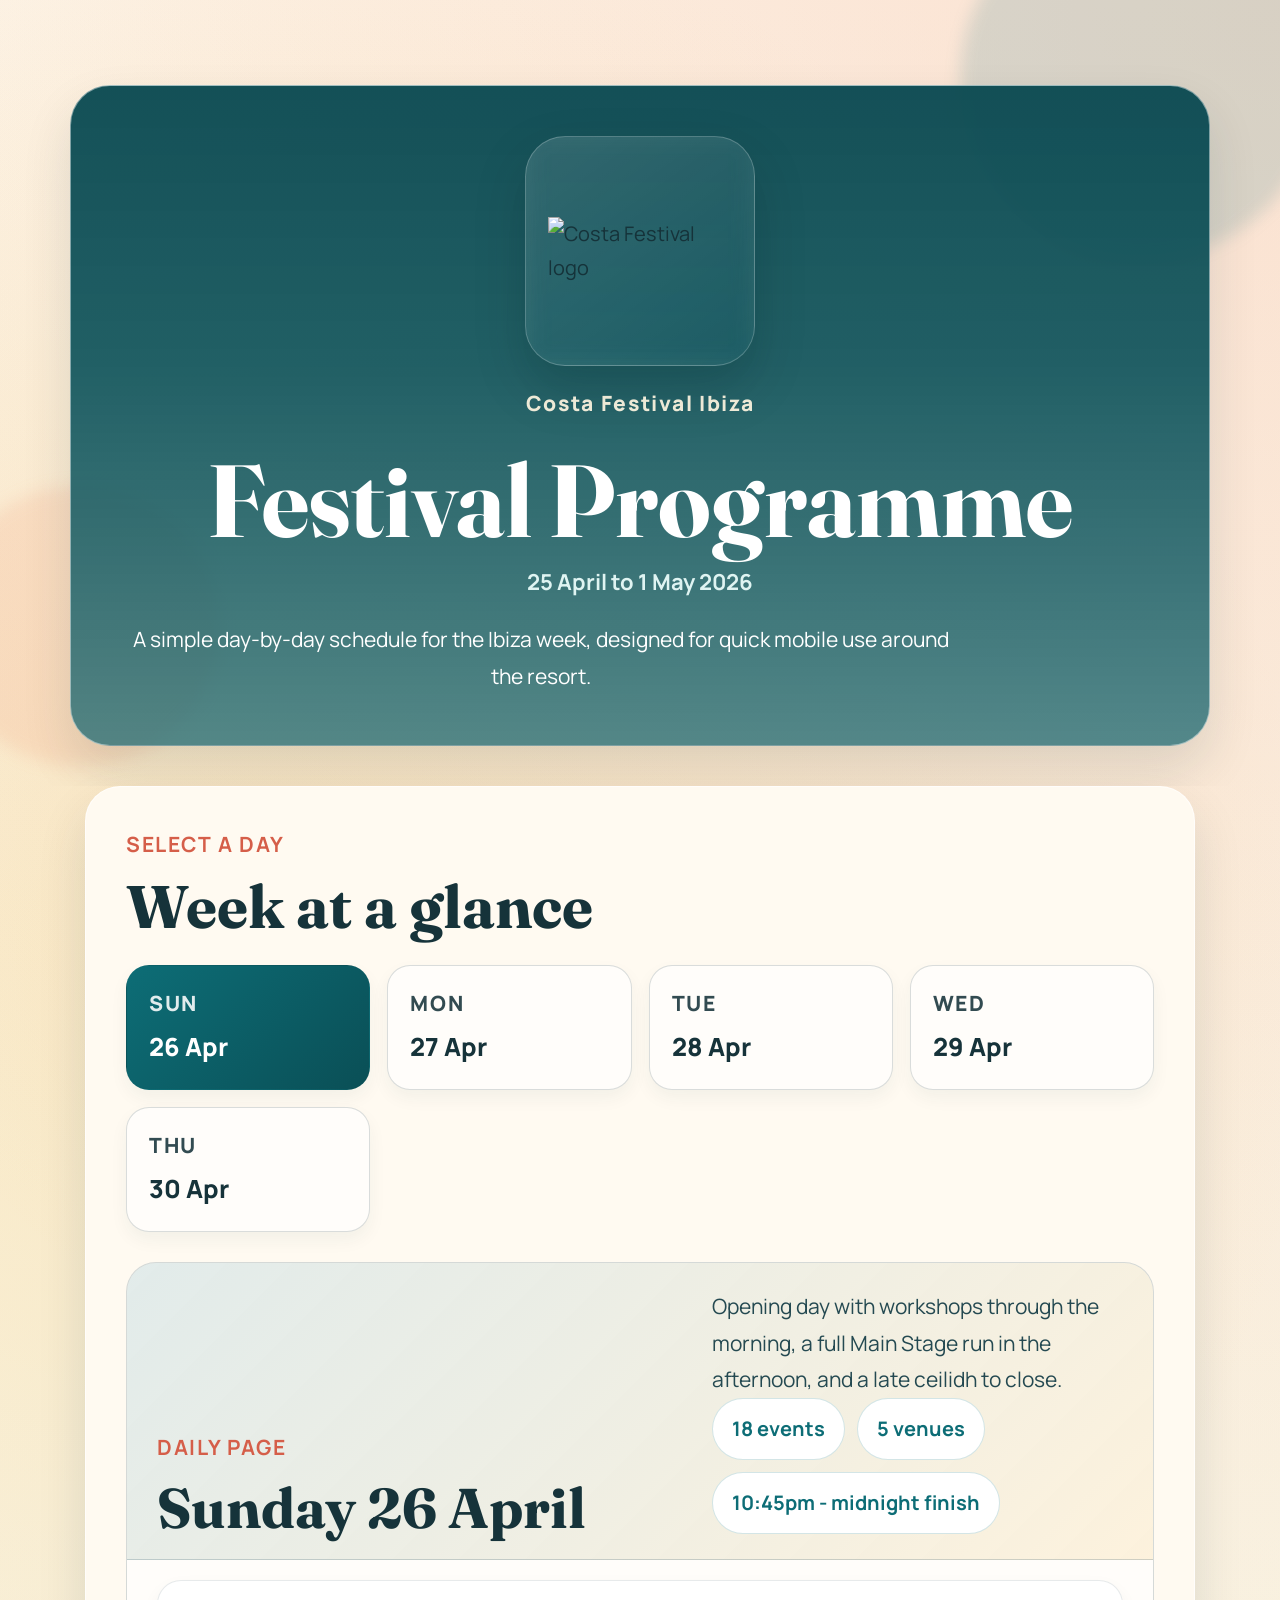
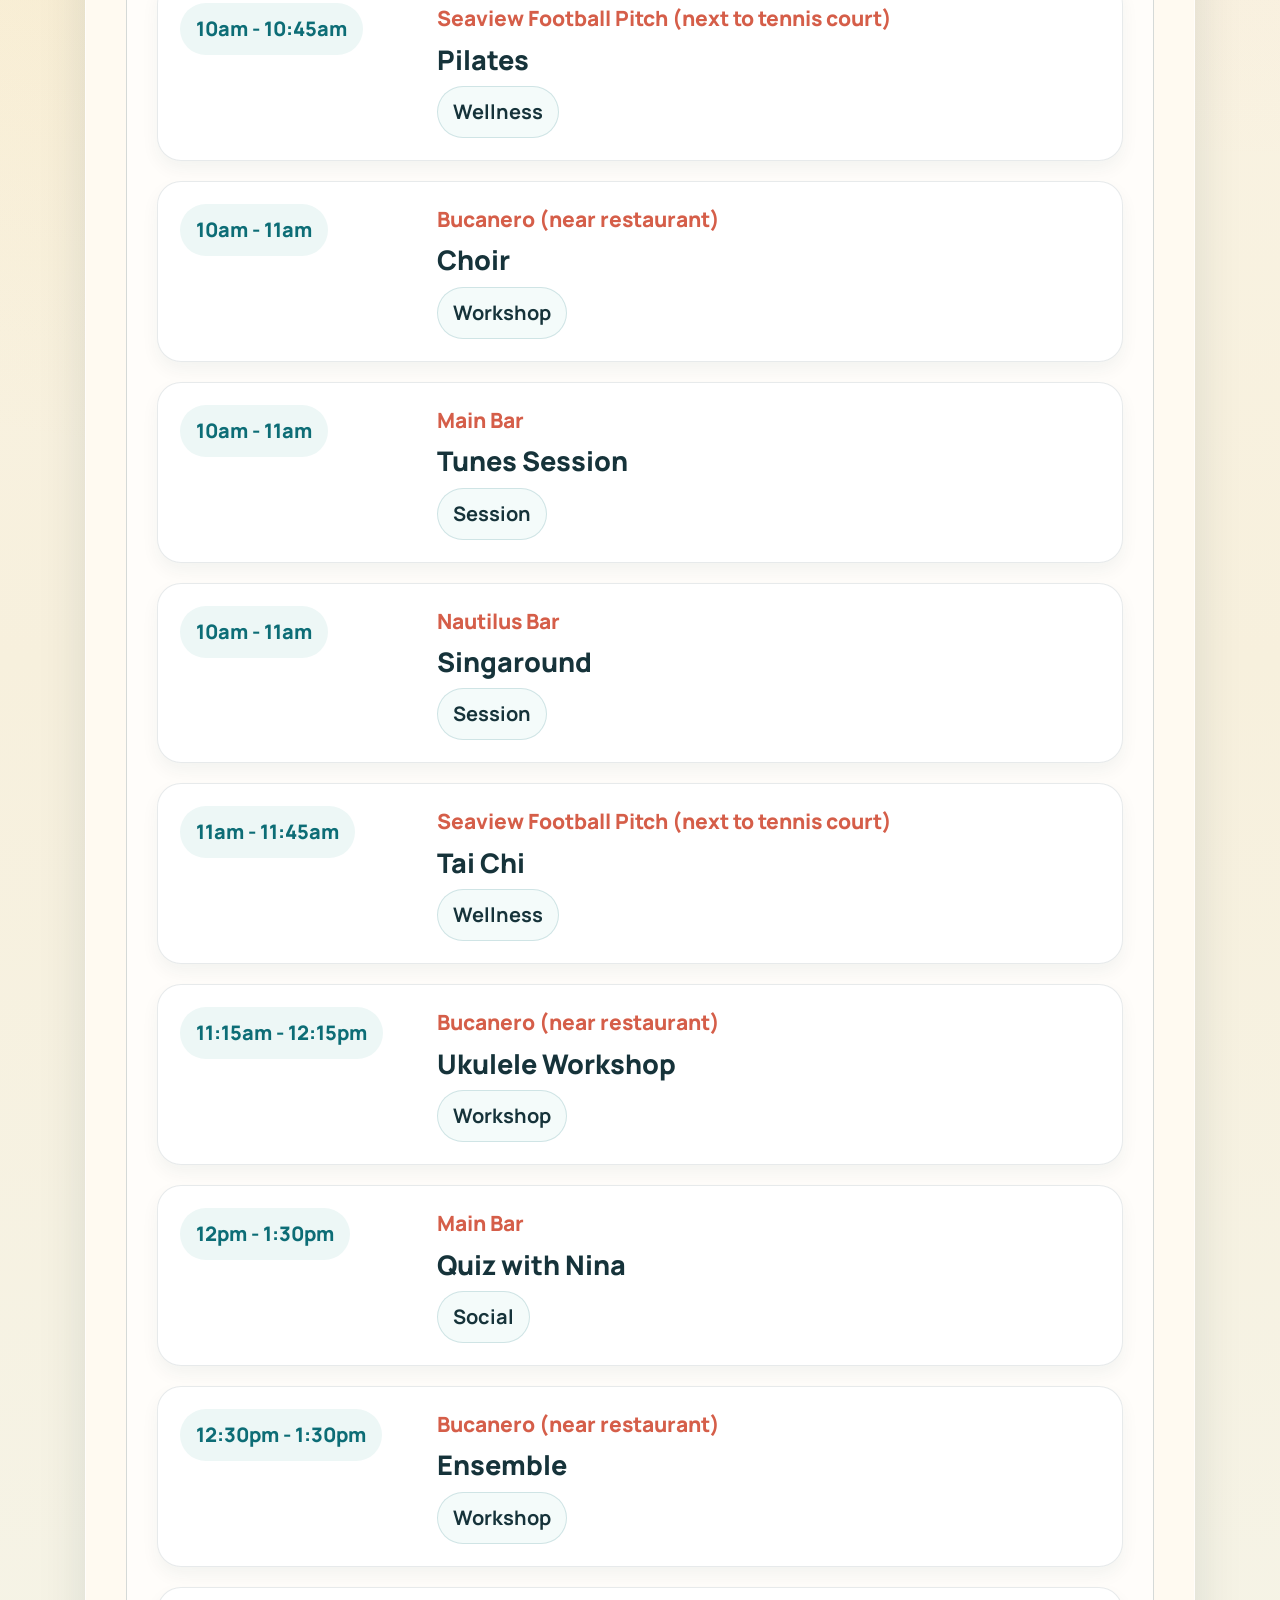
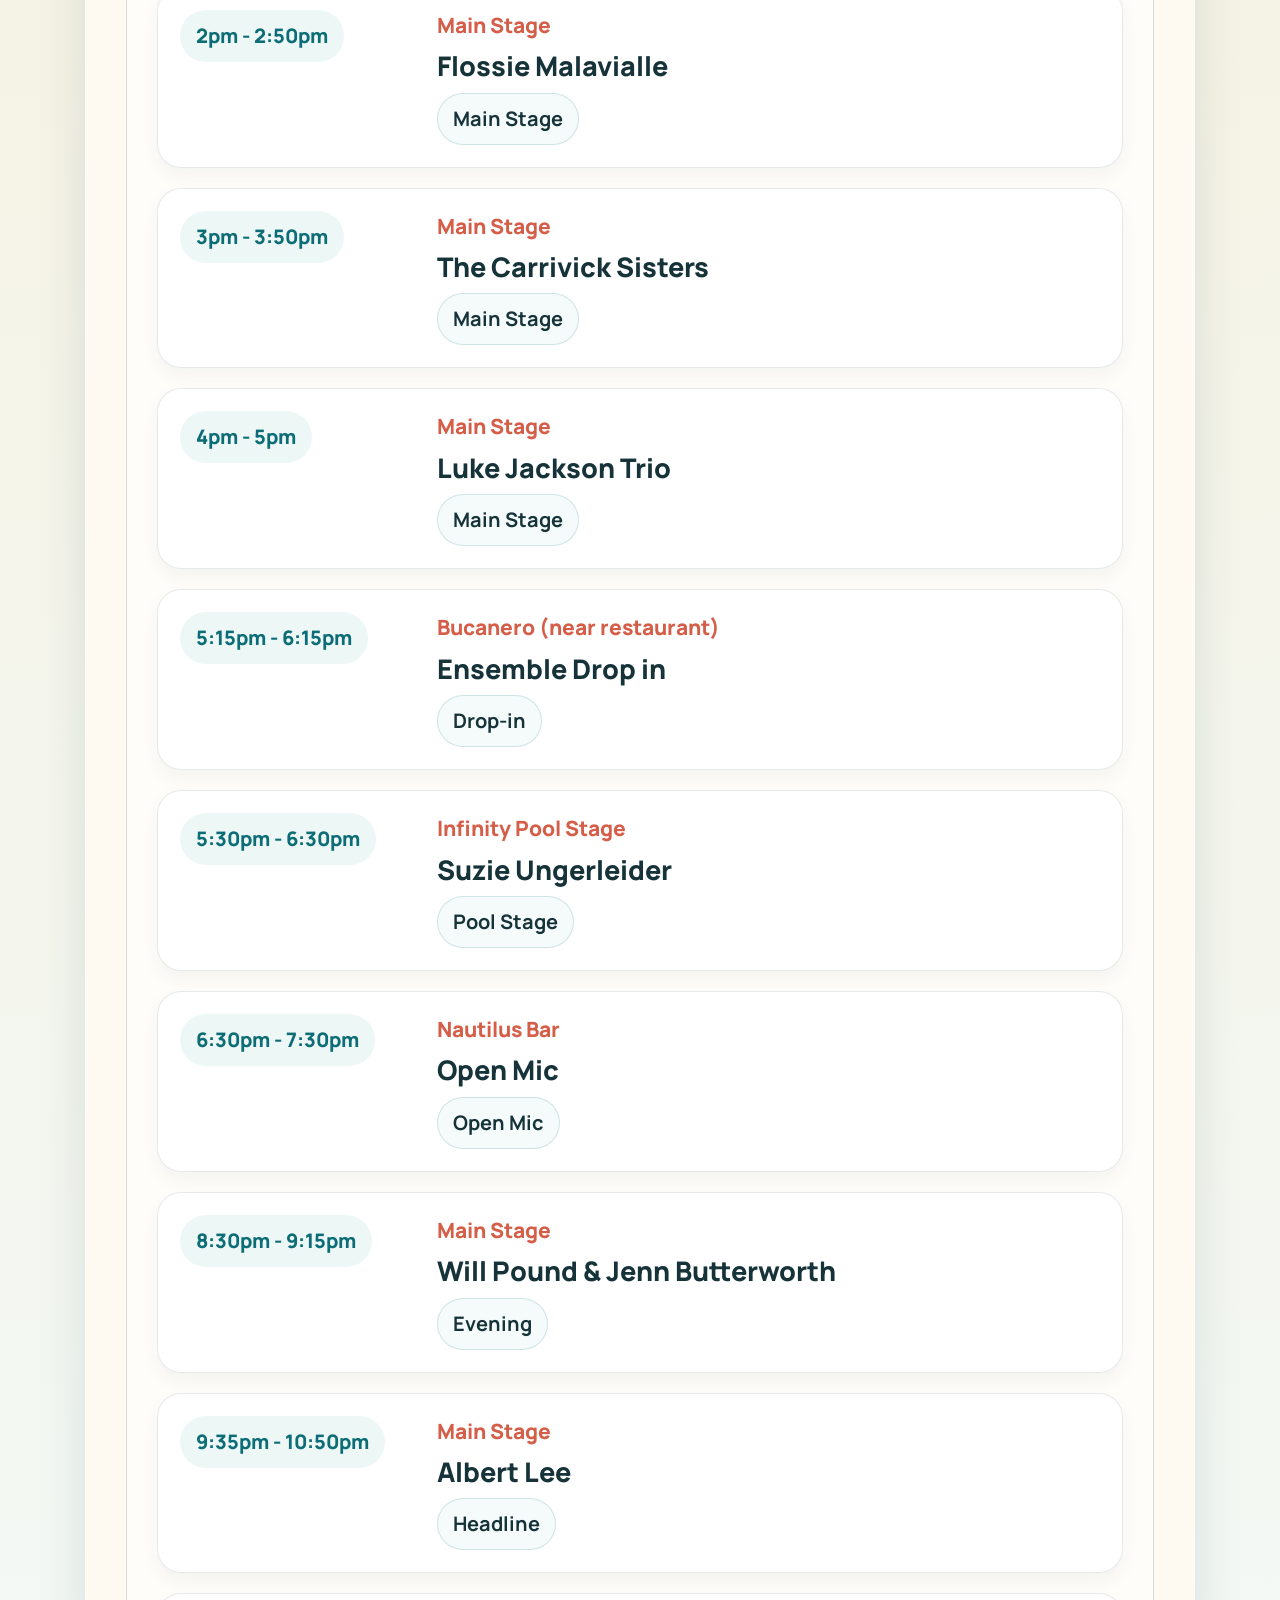
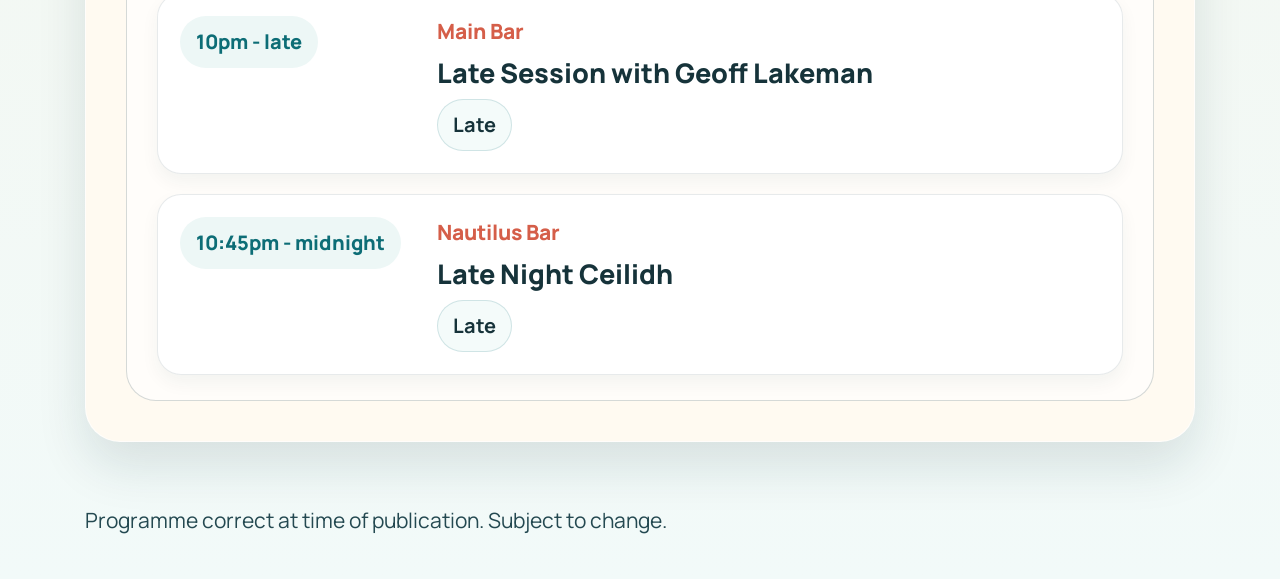
==== index.html @ 79f4c0e8 "text updates" ====
<!doctype html>
<html lang="en">
  <head>
    <meta charset="utf-8">
    <meta name="viewport" content="width=device-width, initial-scale=1">
    <title>Costa Festival Ibiza 2026 Programme</title>
    <meta
      name="description"
      content="Costa Festival Ibiza 2026 daily programme with scrollable schedules for Sunday 26 to Thursday 30 April."
    >
    <link rel="preconnect" href="https://fonts.googleapis.com">
    <link rel="preconnect" href="https://fonts.gstatic.com" crossorigin>
    <link
      href="https://fonts.googleapis.com/css2?family=Fraunces:opsz,wght@9..144,600;9..144,700&family=Manrope:wght@400;500;600;700&display=swap"
      rel="stylesheet"
    >
    <link
      href="https://cdn.jsdelivr.net/npm/bootstrap@5.3.3/dist/css/bootstrap.min.css"
      rel="stylesheet"
      integrity="sha384-QWTKZyjpPEjISv5WaRU9OFeRpok6YctnYmDr5pNlyT2bRjXh0JMhjY6hW+ALEwIH"
      crossorigin="anonymous"
    >
    <link rel="stylesheet" href="styles.css">
  </head>
  <body class="page-programme">
    <div class="site-shell">
      <header class="hero">
        <div class="container hero__inner">
          <div class="hero__brand">
            <div class="hero__logo-wrap">
              <img
                class="hero__logo"
                src="https://costafestival.azureedge.net/wp-content/uploads/2023/09/Costa-Festival-Logo-White-351x351-1.webp"
                alt="Costa Festival logo"
              >
            </div>
            <p class="eyebrow">Costa Festival Ibiza</p>
          </div>
          <div class="hero__copy">
            <div>
              <h1>Festival Programme</h1>
              <p class="hero__dates">25 April to 1 May 2026</p>
            </div>
            <p class="hero__lede">
              A simple day-by-day schedule for the Ibiza week, designed for quick mobile use around the resort.
            </p>
          </div>
        </div>
      </header>

      <main class="container programme-app">
        <section class="programme-panel">
          <div class="programme-panel__header">
            <div>
              <p class="section-label">Select a day</p>
              <h2>Week at a glance</h2>
            </div>
          </div>

          <nav class="day-menu nav" aria-label="Festival days" role="tablist">
            <button
              class="nav-link active"
              id="sun26-tab"
              data-bs-toggle="tab"
              data-bs-target="#sun26"
              type="button"
              role="tab"
              aria-controls="sun26"
              aria-selected="true"
            >
              <span class="day-menu__day">Sun</span>
              <span class="day-menu__date">26 Apr</span>
            </button>
            <button
              class="nav-link"
              id="mon27-tab"
              data-bs-toggle="tab"
              data-bs-target="#mon27"
              type="button"
              role="tab"
              aria-controls="mon27"
              aria-selected="false"
            >
              <span class="day-menu__day">Mon</span>
              <span class="day-menu__date">27 Apr</span>
            </button>
            <button
              class="nav-link"
              id="tue28-tab"
              data-bs-toggle="tab"
              data-bs-target="#tue28"
              type="button"
              role="tab"
              aria-controls="tue28"
              aria-selected="false"
            >
              <span class="day-menu__day">Tue</span>
              <span class="day-menu__date">28 Apr</span>
            </button>
            <button
              class="nav-link"
              id="wed29-tab"
              data-bs-toggle="tab"
              data-bs-target="#wed29"
              type="button"
              role="tab"
              aria-controls="wed29"
              aria-selected="false"
            >
              <span class="day-menu__day">Wed</span>
              <span class="day-menu__date">29 Apr</span>
            </button>
            <button
              class="nav-link"
              id="thu30-tab"
              data-bs-toggle="tab"
              data-bs-target="#thu30"
              type="button"
              role="tab"
              aria-controls="thu30"
              aria-selected="false"
            >
              <span class="day-menu__day">Thu</span>
              <span class="day-menu__date">30 Apr</span>
            </button>
          </nav>

          <div class="tab-content">
            <section
              class="tab-pane fade show active"
              id="sun26"
              role="tabpanel"
              aria-labelledby="sun26-tab"
              tabindex="0"
            >
              <article class="day-page">
                <header class="day-page__header">
                  <div>
                    <p class="section-label">Daily page</p>
                    <h3 class="day-page__title">Sunday 26 April</h3>
                  </div>
                  <div>
                    <p class="day-page__intro">Opening day with workshops through the morning, a full Main Stage run in the afternoon, and a late ceilidh to close.</p>
                    <div class="day-summary">
                      <span class="day-summary__item">18 events</span>
                      <span class="day-summary__item">5 venues</span>
                      <span class="day-summary__item">10:45pm - midnight finish</span>
                    </div>
                  </div>
                </header>
                <div class="programme-scroll">
                  <div class="timeline">
                    <article class="event-card"><div><span class="event-card__time">10am - 10:45am</span></div><div class="event-card__content"><p class="event-card__venue">Seaview Football Pitch (next to tennis court)</p><h4 class="event-card__title">Pilates</h4><div class="event-card__meta"><span class="event-card__badge">Wellness</span></div></div></article>
                    <article class="event-card"><div><span class="event-card__time">10am - 11am</span></div><div class="event-card__content"><p class="event-card__venue">Bucanero (near restaurant)</p><h4 class="event-card__title">Choir</h4><div class="event-card__meta"><span class="event-card__badge">Workshop</span></div></div></article>
                    <article class="event-card"><div><span class="event-card__time">10am - 11am</span></div><div class="event-card__content"><p class="event-card__venue">Main Bar</p><h4 class="event-card__title">Tunes Session</h4><div class="event-card__meta"><span class="event-card__badge">Session</span></div></div></article>
                    <article class="event-card"><div><span class="event-card__time">10am - 11am</span></div><div class="event-card__content"><p class="event-card__venue">Nautilus Bar</p><h4 class="event-card__title">Singaround</h4><div class="event-card__meta"><span class="event-card__badge">Session</span></div></div></article>
                    <article class="event-card"><div><span class="event-card__time">11am - 11:45am</span></div><div class="event-card__content"><p class="event-card__venue">Seaview Football Pitch (next to tennis court)</p><h4 class="event-card__title">Tai Chi</h4><div class="event-card__meta"><span class="event-card__badge">Wellness</span></div></div></article>
                    <article class="event-card"><div><span class="event-card__time">11:15am - 12:15pm</span></div><div class="event-card__content"><p class="event-card__venue">Bucanero (near restaurant)</p><h4 class="event-card__title">Ukulele Workshop</h4><div class="event-card__meta"><span class="event-card__badge">Workshop</span></div></div></article>
                    <article class="event-card"><div><span class="event-card__time">12pm - 1:30pm</span></div><div class="event-card__content"><p class="event-card__venue">Main Bar</p><h4 class="event-card__title">Quiz with Nina</h4><div class="event-card__meta"><span class="event-card__badge">Social</span></div></div></article>
                    <article class="event-card"><div><span class="event-card__time">12:30pm - 1:30pm</span></div><div class="event-card__content"><p class="event-card__venue">Bucanero (near restaurant)</p><h4 class="event-card__title">Ensemble</h4><div class="event-card__meta"><span class="event-card__badge">Workshop</span></div></div></article>
                    <article class="event-card"><div><span class="event-card__time">2pm - 2:50pm</span></div><div class="event-card__content"><p class="event-card__venue">Main Stage</p><h4 class="event-card__title">Flossie Malavialle</h4><div class="event-card__meta"><span class="event-card__badge">Main Stage</span></div></div></article>
                    <article class="event-card"><div><span class="event-card__time">3pm - 3:50pm</span></div><div class="event-card__content"><p class="event-card__venue">Main Stage</p><h4 class="event-card__title">The Carrivick Sisters</h4><div class="event-card__meta"><span class="event-card__badge">Main Stage</span></div></div></article>
                    <article class="event-card"><div><span class="event-card__time">4pm - 5pm</span></div><div class="event-card__content"><p class="event-card__venue">Main Stage</p><h4 class="event-card__title">Luke Jackson Trio</h4><div class="event-card__meta"><span class="event-card__badge">Main Stage</span></div></div></article>
                    <article class="event-card"><div><span class="event-card__time">5:15pm - 6:15pm</span></div><div class="event-card__content"><p class="event-card__venue">Bucanero (near restaurant)</p><h4 class="event-card__title">Ensemble Drop in</h4><div class="event-card__meta"><span class="event-card__badge">Drop-in</span></div></div></article>
                    <article class="event-card"><div><span class="event-card__time">5:30pm - 6:30pm</span></div><div class="event-card__content"><p class="event-card__venue">Infinity Pool Stage</p><h4 class="event-card__title">Suzie Ungerleider</h4><div class="event-card__meta"><span class="event-card__badge">Pool Stage</span></div></div></article>
                    <article class="event-card"><div><span class="event-card__time">6:30pm - 7:30pm</span></div><div class="event-card__content"><p class="event-card__venue">Nautilus Bar</p><h4 class="event-card__title">Open Mic</h4><div class="event-card__meta"><span class="event-card__badge">Open Mic</span></div></div></article>
                    <article class="event-card"><div><span class="event-card__time">8:30pm - 9:15pm</span></div><div class="event-card__content"><p class="event-card__venue">Main Stage</p><h4 class="event-card__title">Will Pound &amp; Jenn Butterworth</h4><div class="event-card__meta"><span class="event-card__badge">Evening</span></div></div></article>
                    <article class="event-card"><div><span class="event-card__time">9:35pm - 10:50pm</span></div><div class="event-card__content"><p class="event-card__venue">Main Stage</p><h4 class="event-card__title">Albert Lee</h4><div class="event-card__meta"><span class="event-card__badge">Headline</span></div></div></article>
                    <article class="event-card"><div><span class="event-card__time">10pm - late</span></div><div class="event-card__content"><p class="event-card__venue">Main Bar</p><h4 class="event-card__title">Late Session with Geoff Lakeman</h4><div class="event-card__meta"><span class="event-card__badge">Late</span></div></div></article>
                    <article class="event-card"><div><span class="event-card__time">10:45pm - midnight</span></div><div class="event-card__content"><p class="event-card__venue">Nautilus Bar</p><h4 class="event-card__title">Late Night Ceilidh</h4><div class="event-card__meta"><span class="event-card__badge">Late</span></div></div></article>
                  </div>
                </div>
              </article>
            </section>

            <section class="tab-pane fade" id="mon27" role="tabpanel" aria-labelledby="mon27-tab" tabindex="0">
              <article class="day-page">
                <header class="day-page__header">
                  <div>
                    <p class="section-label">Daily page</p>
                    <h3 class="day-page__title">Monday 27 April</h3>
                  </div>
                  <div>
                    <p class="day-page__intro">Morning classes roll on, the Infinity Pool Stage hosts artist meet-and-greets, and Fairport Convention headlines the night.</p>
                    <div class="day-summary">
                      <span class="day-summary__item">19 events</span>
                      <span class="day-summary__item">5 venues</span>
                      <span class="day-summary__item">10:45pm - midnight finish</span>
                    </div>
                  </div>
                </header>
                <div class="programme-scroll">
                  <div class="timeline">
                    <article class="event-card"><div><span class="event-card__time">10am - 10:45am</span></div><div class="event-card__content"><p class="event-card__venue">Seaview Football Pitch (next to tennis court)</p><h4 class="event-card__title">Pilates</h4><div class="event-card__meta"><span class="event-card__badge">Wellness</span></div></div></article>
                    <article class="event-card"><div><span class="event-card__time">10am - 11am</span></div><div class="event-card__content"><p class="event-card__venue">Bucanero (near restaurant)</p><h4 class="event-card__title">Choir</h4><div class="event-card__meta"><span class="event-card__badge">Workshop</span></div></div></article>
                    <article class="event-card"><div><span class="event-card__time">10am - 11am</span></div><div class="event-card__content"><p class="event-card__venue">Main Bar</p><h4 class="event-card__title">Tunes Session</h4><div class="event-card__meta"><span class="event-card__badge">Session</span></div></div></article>
                    <article class="event-card"><div><span class="event-card__time">10am - 11am</span></div><div class="event-card__content"><p class="event-card__venue">Nautilus Bar</p><h4 class="event-card__title">Singaround</h4><div class="event-card__meta"><span class="event-card__badge">Session</span></div></div></article>
                    <article class="event-card"><div><span class="event-card__time">11am - 11:45am</span></div><div class="event-card__content"><p class="event-card__venue">Infinity Pool Stage</p><h4 class="event-card__title">Chance to Meet Albert Lee</h4><div class="event-card__meta"><span class="event-card__badge">Meet</span></div></div></article>
                    <article class="event-card"><div><span class="event-card__time">11am - 11:45am</span></div><div class="event-card__content"><p class="event-card__venue">Seaview Football Pitch (next to tennis court)</p><h4 class="event-card__title">Tai Chi</h4><div class="event-card__meta"><span class="event-card__badge">Wellness</span></div></div></article>
                    <article class="event-card"><div><span class="event-card__time">11:15am - 12:15pm</span></div><div class="event-card__content"><p class="event-card__venue">Bucanero (near restaurant)</p><h4 class="event-card__title">Ukulele Workshop</h4><div class="event-card__meta"><span class="event-card__badge">Workshop</span></div></div></article>
                    <article class="event-card"><div><span class="event-card__time">12pm - 12:45pm</span></div><div class="event-card__content"><p class="event-card__venue">Infinity Pool Stage</p><h4 class="event-card__title">Will Pound &amp; Jenn Butterworth</h4><div class="event-card__meta"><span class="event-card__badge">Pool Stage</span></div></div></article>
                    <article class="event-card"><div><span class="event-card__time">12pm - 1:30pm</span></div><div class="event-card__content"><p class="event-card__venue">Main Bar</p><h4 class="event-card__title">Bingo with Nina</h4><div class="event-card__meta"><span class="event-card__badge">Social</span></div></div></article>
                    <article class="event-card"><div><span class="event-card__time">12:30pm - 1:30pm</span></div><div class="event-card__content"><p class="event-card__venue">Bucanero (near restaurant)</p><h4 class="event-card__title">Ensemble</h4><div class="event-card__meta"><span class="event-card__badge">Workshop</span></div></div></article>
                    <article class="event-card"><div><span class="event-card__time">2pm - 2:50pm</span></div><div class="event-card__content"><p class="event-card__venue">Main Stage</p><h4 class="event-card__title">Suzie Ungerleider</h4><div class="event-card__meta"><span class="event-card__badge">Main Stage</span></div></div></article>
                    <article class="event-card"><div><span class="event-card__time">3pm - 3:50pm</span></div><div class="event-card__content"><p class="event-card__venue">Main Stage</p><h4 class="event-card__title">My Darling Clementine</h4><div class="event-card__meta"><span class="event-card__badge">Main Stage</span></div></div></article>
                    <article class="event-card"><div><span class="event-card__time">4pm - 5pm</span></div><div class="event-card__content"><p class="event-card__venue">Main Stage</p><h4 class="event-card__title">Hannah White Band</h4><div class="event-card__meta"><span class="event-card__badge">Main Stage</span></div></div></article>
                    <article class="event-card"><div><span class="event-card__time">5:15pm - 6:15pm</span></div><div class="event-card__content"><p class="event-card__venue">Bucanero (near restaurant)</p><h4 class="event-card__title">Ensemble Drop in</h4><div class="event-card__meta"><span class="event-card__badge">Drop-in</span></div></div></article>
                    <article class="event-card"><div><span class="event-card__time">5:30pm - 6:30pm</span></div><div class="event-card__content"><p class="event-card__venue">Infinity Pool Stage</p><h4 class="event-card__title">Ags Connolly</h4><div class="event-card__meta"><span class="event-card__badge">Pool Stage</span></div></div></article>
                    <article class="event-card"><div><span class="event-card__time">6:30pm - 7:30pm</span></div><div class="event-card__content"><p class="event-card__venue">Nautilus Bar</p><h4 class="event-card__title">Open Mic</h4><div class="event-card__meta"><span class="event-card__badge">Open Mic</span></div></div></article>
                    <article class="event-card"><div><span class="event-card__time">8:30pm - 9:15pm</span></div><div class="event-card__content"><p class="event-card__venue">Main Stage</p><h4 class="event-card__title">Baskery</h4><div class="event-card__meta"><span class="event-card__badge">Evening</span></div></div></article>
                    <article class="event-card"><div><span class="event-card__time">9:35pm - 10:50pm</span></div><div class="event-card__content"><p class="event-card__venue">Main Stage</p><h4 class="event-card__title">Fairport Convention</h4><div class="event-card__meta"><span class="event-card__badge">Headline</span></div></div></article>
                    <article class="event-card"><div><span class="event-card__time">10:45pm - midnight</span></div><div class="event-card__content"><p class="event-card__venue">Nautilus Bar</p><h4 class="event-card__title">Late Night Ceilidh</h4><div class="event-card__meta"><span class="event-card__badge">Late</span></div></div></article>
                  </div>
                </div>
              </article>
            </section>

            <section class="tab-pane fade" id="tue28" role="tabpanel" aria-labelledby="tue28-tab" tabindex="0">
              <article class="day-page">
                <header class="day-page__header">
                  <div>
                    <p class="section-label">Daily page</p>
                    <h3 class="day-page__title">Tuesday 28 April</h3>
                  </div>
                  <div>
                    <p class="day-page__intro">A strong Main Stage afternoon, Baskery meet-and-greet by the pool, and a themed disco instead of the usual late ceilidh.</p>
                    <div class="day-summary">
                      <span class="day-summary__item">18 events</span>
                      <span class="day-summary__item">5 venues</span>
                      <span class="day-summary__item">10:45pm - midnight finish</span>
                    </div>
                  </div>
                </header>
                <div class="programme-scroll">
                  <div class="timeline">
                    <article class="event-card"><div><span class="event-card__time">10am - 10:45am</span></div><div class="event-card__content"><p class="event-card__venue">Seaview Football Pitch (next to tennis court)</p><h4 class="event-card__title">Pilates</h4><div class="event-card__meta"><span class="event-card__badge">Wellness</span></div></div></article>
                    <article class="event-card"><div><span class="event-card__time">10am - 11am</span></div><div class="event-card__content"><p class="event-card__venue">Bucanero (near restaurant)</p><h4 class="event-card__title">Choir</h4><div class="event-card__meta"><span class="event-card__badge">Workshop</span></div></div></article>
                    <article class="event-card"><div><span class="event-card__time">10am - 11am</span></div><div class="event-card__content"><p class="event-card__venue">Main Bar</p><h4 class="event-card__title">Tunes Session</h4><div class="event-card__meta"><span class="event-card__badge">Session</span></div></div></article>
                    <article class="event-card"><div><span class="event-card__time">10am - 11am</span></div><div class="event-card__content"><p class="event-card__venue">Nautilus Bar</p><h4 class="event-card__title">Singaround</h4><div class="event-card__meta"><span class="event-card__badge">Session</span></div></div></article>
                    <article class="event-card"><div><span class="event-card__time">11am - 11:45am</span></div><div class="event-card__content"><p class="event-card__venue">Infinity Pool Stage</p><h4 class="event-card__title">Chance to Meet Baskery</h4><div class="event-card__meta"><span class="event-card__badge">Meet</span></div></div></article>
                    <article class="event-card"><div><span class="event-card__time">11am - 11:45am</span></div><div class="event-card__content"><p class="event-card__venue">Seaview Football Pitch (next to tennis court)</p><h4 class="event-card__title">Tai Chi</h4><div class="event-card__meta"><span class="event-card__badge">Wellness</span></div></div></article>
                    <article class="event-card"><div><span class="event-card__time">11:15am - 12:15pm</span></div><div class="event-card__content"><p class="event-card__venue">Bucanero (near restaurant)</p><h4 class="event-card__title">Ukulele Workshop</h4><div class="event-card__meta"><span class="event-card__badge">Workshop</span></div></div></article>
                    <article class="event-card"><div><span class="event-card__time">12pm - 12:45pm</span></div><div class="event-card__content"><p class="event-card__venue">Infinity Pool Stage</p><h4 class="event-card__title">Ags Connolly</h4><div class="event-card__meta"><span class="event-card__badge">Pool Stage</span></div></div></article>
                    <article class="event-card"><div><span class="event-card__time">12:30pm - 1:30pm</span></div><div class="event-card__content"><p class="event-card__venue">Bucanero (near restaurant)</p><h4 class="event-card__title">Ensemble</h4><div class="event-card__meta"><span class="event-card__badge">Workshop</span></div></div></article>
                    <article class="event-card"><div><span class="event-card__time">2pm - 2:50pm</span></div><div class="event-card__content"><p class="event-card__venue">Main Stage</p><h4 class="event-card__title">Robert Vincent Band</h4><div class="event-card__meta"><span class="event-card__badge">Main Stage</span></div></div></article>
                    <article class="event-card"><div><span class="event-card__time">3pm - 3:50pm</span></div><div class="event-card__content"><p class="event-card__venue">Main Stage</p><h4 class="event-card__title">The Magpies</h4><div class="event-card__meta"><span class="event-card__badge">Main Stage</span></div></div></article>
                    <article class="event-card"><div><span class="event-card__time">4pm - 5pm</span></div><div class="event-card__content"><p class="event-card__venue">Main Stage</p><h4 class="event-card__title">Fairport Convention</h4><div class="event-card__meta"><span class="event-card__badge">Main Stage</span></div></div></article>
                    <article class="event-card"><div><span class="event-card__time">5:15pm - 6:15pm</span></div><div class="event-card__content"><p class="event-card__venue">Bucanero (near restaurant)</p><h4 class="event-card__title">Ensemble Drop in</h4><div class="event-card__meta"><span class="event-card__badge">Drop-in</span></div></div></article>
                    <article class="event-card"><div><span class="event-card__time">5:30pm - 6:30pm</span></div><div class="event-card__content"><p class="event-card__venue">Infinity Pool Stage</p><h4 class="event-card__title">My Darling Clementine</h4><div class="event-card__meta"><span class="event-card__badge">Pool Stage</span></div></div></article>
                    <article class="event-card"><div><span class="event-card__time">6:30pm - 7:30pm</span></div><div class="event-card__content"><p class="event-card__venue">Nautilus Bar</p><h4 class="event-card__title">Open Mic</h4><div class="event-card__meta"><span class="event-card__badge">Open Mic</span></div></div></article>
                    <article class="event-card"><div><span class="event-card__time">8:30pm - 9:15pm</span></div><div class="event-card__content"><p class="event-card__venue">Main Stage</p><h4 class="event-card__title">Luke Jackson Trio</h4><div class="event-card__meta"><span class="event-card__badge">Evening</span></div></div></article>
                    <article class="event-card"><div><span class="event-card__time">9:35pm - 10:50pm</span></div><div class="event-card__content"><p class="event-card__venue">Main Stage</p><h4 class="event-card__title">Kimmie Rhodes</h4><div class="event-card__meta"><span class="event-card__badge">Headline</span></div></div></article>
                    <article class="event-card"><div><span class="event-card__time">10:45pm - midnight</span></div><div class="event-card__content"><p class="event-card__venue">Nautilus Bar</p><h4 class="event-card__title">Punk &amp; New Romantic themed Disco</h4><div class="event-card__meta"><span class="event-card__badge">Late</span></div></div></article>
                  </div>
                </div>
              </article>
            </section>

            <section class="tab-pane fade" id="wed29" role="tabpanel" aria-labelledby="wed29-tab" tabindex="0">
              <article class="day-page">
                <header class="day-page__header">
                  <div>
                    <p class="section-label">Daily page</p>
                    <h3 class="day-page__title">Wednesday 29 April</h3>
                  </div>
                  <div>
                    <p class="day-page__intro">Poolside artist access in the morning, Nina's panel game at lunch, and El Pony Pisador closing the night on the Main Stage.</p>
                    <div class="day-summary">
                      <span class="day-summary__item">18 events</span>
                      <span class="day-summary__item">5 venues</span>
                      <span class="day-summary__item">10:45pm - midnight finish</span>
                    </div>
                  </div>
                </header>
                <div class="programme-scroll">
                  <div class="timeline">
                    <article class="event-card"><div><span class="event-card__time">10am - 10:45am</span></div><div class="event-card__content"><p class="event-card__venue">Seaview Football Pitch (next to tennis court)</p><h4 class="event-card__title">Pilates</h4><div class="event-card__meta"><span class="event-card__badge">Wellness</span></div></div></article>
                    <article class="event-card"><div><span class="event-card__time">10am - 11am</span></div><div class="event-card__content"><p class="event-card__venue">Bucanero (near restaurant)</p><h4 class="event-card__title">Choir</h4><div class="event-card__meta"><span class="event-card__badge">Workshop</span></div></div></article>
                    <article class="event-card"><div><span class="event-card__time">10am - 11am</span></div><div class="event-card__content"><p class="event-card__venue">Main Bar</p><h4 class="event-card__title">Tunes Session</h4><div class="event-card__meta"><span class="event-card__badge">Session</span></div></div></article>
                    <article class="event-card"><div><span class="event-card__time">10am - 11am</span></div><div class="event-card__content"><p class="event-card__venue">Nautilus Bar</p><h4 class="event-card__title">Singaround</h4><div class="event-card__meta"><span class="event-card__badge">Session</span></div></div></article>
                    <article class="event-card"><div><span class="event-card__time">11am - 11:45am</span></div><div class="event-card__content"><p class="event-card__venue">Infinity Pool Stage</p><h4 class="event-card__title">Chance to Meet Kimmie Rhodes</h4><div class="event-card__meta"><span class="event-card__badge">Meet</span></div></div></article>
                    <article class="event-card"><div><span class="event-card__time">11am - 11:45am</span></div><div class="event-card__content"><p class="event-card__venue">Seaview Football Pitch (next to tennis court)</p><h4 class="event-card__title">Tai Chi</h4><div class="event-card__meta"><span class="event-card__badge">Wellness</span></div></div></article>
                    <article class="event-card"><div><span class="event-card__time">11:15am - 12:15pm</span></div><div class="event-card__content"><p class="event-card__venue">Bucanero (near restaurant)</p><h4 class="event-card__title">Ukulele Workshop</h4><div class="event-card__meta"><span class="event-card__badge">Workshop</span></div></div></article>
                    <article class="event-card"><div><span class="event-card__time">12pm - 1:30pm</span></div><div class="event-card__content"><p class="event-card__venue">Bucanero (near restaurant)</p><h4 class="event-card__title">Panel Game with Nina &amp; Guests</h4><div class="event-card__meta"><span class="event-card__badge">Social</span></div></div></article>
                    <article class="event-card"><div><span class="event-card__time">12:30pm - 1:30pm</span></div><div class="event-card__content"><p class="event-card__venue">Bucanero (near restaurant)</p><h4 class="event-card__title">Ensemble</h4><div class="event-card__meta"><span class="event-card__badge">Workshop</span></div></div></article>
                    <article class="event-card"><div><span class="event-card__time">2pm - 2:50pm</span></div><div class="event-card__content"><p class="event-card__venue">Main Stage</p><h4 class="event-card__title">Track Dogs</h4><div class="event-card__meta"><span class="event-card__badge">Main Stage</span></div></div></article>
                    <article class="event-card"><div><span class="event-card__time">3pm - 3:50pm</span></div><div class="event-card__content"><p class="event-card__venue">Main Stage</p><h4 class="event-card__title">Baskery</h4><div class="event-card__meta"><span class="event-card__badge">Main Stage</span></div></div></article>
                    <article class="event-card"><div><span class="event-card__time">4pm - 5pm</span></div><div class="event-card__content"><p class="event-card__venue">Main Stage</p><h4 class="event-card__title">The Thumping Tommys</h4><div class="event-card__meta"><span class="event-card__badge">Main Stage</span></div></div></article>
                    <article class="event-card"><div><span class="event-card__time">5:15pm - 6:15pm</span></div><div class="event-card__content"><p class="event-card__venue">Bucanero (near restaurant)</p><h4 class="event-card__title">Ensemble Drop in</h4><div class="event-card__meta"><span class="event-card__badge">Drop-in</span></div></div></article>
                    <article class="event-card"><div><span class="event-card__time">5:30pm - 6:30pm</span></div><div class="event-card__content"><p class="event-card__venue">Infinity Pool Stage</p><h4 class="event-card__title">Kimmie Rhodes</h4><div class="event-card__meta"><span class="event-card__badge">Pool Stage</span></div></div></article>
                    <article class="event-card"><div><span class="event-card__time">6:30pm - 7:30pm</span></div><div class="event-card__content"><p class="event-card__venue">Nautilus Bar</p><h4 class="event-card__title">Open Mic</h4><div class="event-card__meta"><span class="event-card__badge">Open Mic</span></div></div></article>
                    <article class="event-card"><div><span class="event-card__time">8:30pm - 9:15pm</span></div><div class="event-card__content"><p class="event-card__venue">Main Stage</p><h4 class="event-card__title">Colum Sands</h4><div class="event-card__meta"><span class="event-card__badge">Evening</span></div></div></article>
                    <article class="event-card"><div><span class="event-card__time">9:35pm - 10:50pm</span></div><div class="event-card__content"><p class="event-card__venue">Main Stage</p><h4 class="event-card__title">El Pony Pisador</h4><div class="event-card__meta"><span class="event-card__badge">Headline</span></div></div></article>
                    <article class="event-card"><div><span class="event-card__time">10:45pm - midnight</span></div><div class="event-card__content"><p class="event-card__venue">Nautilus Bar</p><h4 class="event-card__title">Late Night Ceilidh</h4><div class="event-card__meta"><span class="event-card__badge">Late</span></div></div></article>
                  </div>
                </div>
              </article>
            </section>

            <section class="tab-pane fade" id="thu30" role="tabpanel" aria-labelledby="thu30-tab" tabindex="0">
              <article class="day-page">
                <header class="day-page__header">
                  <div>
                    <p class="section-label">Daily page</p>
                    <h3 class="day-page__title">Thursday 30 April</h3>
                  </div>
                  <div>
                    <p class="day-page__intro">Final showcase day with group performances by the pool and Track Dogs &amp; Friends finishing the festival at night.</p>
                    <div class="day-summary">
                      <span class="day-summary__item">16 events</span>
                      <span class="day-summary__item">5 venues</span>
                      <span class="day-summary__item">9:35pm - 10:50pm finish</span>
                    </div>
                  </div>
                </header>
                <div class="programme-scroll">
                  <div class="timeline">
                    <article class="event-card"><div><span class="event-card__time">10am - 10:45am</span></div><div class="event-card__content"><p class="event-card__venue">Seaview Football Pitch (next to tennis court)</p><h4 class="event-card__title">Pilates</h4><div class="event-card__meta"><span class="event-card__badge">Wellness</span></div></div></article>
                    <article class="event-card"><div><span class="event-card__time">10am - 11am</span></div><div class="event-card__content"><p class="event-card__venue">Bucanero (near restaurant)</p><h4 class="event-card__title">Choir</h4><div class="event-card__meta"><span class="event-card__badge">Workshop</span></div></div></article>
                    <article class="event-card"><div><span class="event-card__time">10am - 11am</span></div><div class="event-card__content"><p class="event-card__venue">Main Bar</p><h4 class="event-card__title">Tunes Session</h4><div class="event-card__meta"><span class="event-card__badge">Session</span></div></div></article>
                    <article class="event-card"><div><span class="event-card__time">10am - 11am</span></div><div class="event-card__content"><p class="event-card__venue">Nautilus Bar</p><h4 class="event-card__title">Singaround</h4><div class="event-card__meta"><span class="event-card__badge">Session</span></div></div></article>
                    <article class="event-card"><div><span class="event-card__time">11am - 11:45am</span></div><div class="event-card__content"><p class="event-card__venue">Infinity Pool Stage</p><h4 class="event-card__title">Chance to Meet Colum Sands</h4><div class="event-card__meta"><span class="event-card__badge">Meet</span></div></div></article>
                    <article class="event-card"><div><span class="event-card__time">11am - 11:45am</span></div><div class="event-card__content"><p class="event-card__venue">Seaview Football Pitch (next to tennis court)</p><h4 class="event-card__title">Tai Chi</h4><div class="event-card__meta"><span class="event-card__badge">Wellness</span></div></div></article>
                    <article class="event-card"><div><span class="event-card__time">11:15am - 12:15pm</span></div><div class="event-card__content"><p class="event-card__venue">Bucanero (near restaurant)</p><h4 class="event-card__title">Ukulele Workshop</h4><div class="event-card__meta"><span class="event-card__badge">Workshop</span></div></div></article>
                    <article class="event-card"><div><span class="event-card__time">12pm - 12:45pm</span></div><div class="event-card__content"><p class="event-card__venue">Infinity Pool Stage</p><h4 class="event-card__title">Choir / Ukulele / Ensemble Showcase</h4><div class="event-card__meta"><span class="event-card__badge">Showcase</span></div></div></article>
                    <article class="event-card"><div><span class="event-card__time">1pm - 1:45pm</span></div><div class="event-card__content"><p class="event-card__venue">Infinity Pool Stage</p><h4 class="event-card__title">Singaround Showcase</h4><div class="event-card__meta"><span class="event-card__badge">Showcase</span></div></div></article>
                    <article class="event-card"><div><span class="event-card__time">2pm - 2:50pm</span></div><div class="event-card__content"><p class="event-card__venue">Main Stage</p><h4 class="event-card__title">Robbie K Jones &amp; Friends</h4><div class="event-card__meta"><span class="event-card__badge">Main Stage</span></div></div></article>
                    <article class="event-card"><div><span class="event-card__time">3pm - 3:50pm</span></div><div class="event-card__content"><p class="event-card__venue">Main Stage</p><h4 class="event-card__title">Colum Sands</h4><div class="event-card__meta"><span class="event-card__badge">Main Stage</span></div></div></article>
                    <article class="event-card"><div><span class="event-card__time">4pm - 5pm</span></div><div class="event-card__content"><p class="event-card__venue">Main Stage</p><h4 class="event-card__title">Robert Vincent Band</h4><div class="event-card__meta"><span class="event-card__badge">Main Stage</span></div></div></article>
                    <article class="event-card"><div><span class="event-card__time">5:30pm - 6:30pm</span></div><div class="event-card__content"><p class="event-card__venue">Infinity Pool Stage</p><h4 class="event-card__title">The Thumping Tommys</h4><div class="event-card__meta"><span class="event-card__badge">Pool Stage</span></div></div></article>
                    <article class="event-card"><div><span class="event-card__time">6:30pm - 7:30pm</span></div><div class="event-card__content"><p class="event-card__venue">Nautilus Bar</p><h4 class="event-card__title">Open Mic</h4><div class="event-card__meta"><span class="event-card__badge">Open Mic</span></div></div></article>
                    <article class="event-card"><div><span class="event-card__time">8:30pm - 9:15pm</span></div><div class="event-card__content"><p class="event-card__venue">Main Stage</p><h4 class="event-card__title">The Magpies</h4><div class="event-card__meta"><span class="event-card__badge">Evening</span></div></div></article>
                    <article class="event-card"><div><span class="event-card__time">9:35pm - 10:50pm</span></div><div class="event-card__content"><p class="event-card__venue">Main Stage</p><h4 class="event-card__title">Track Dogs &amp; Friends</h4><div class="event-card__meta"><span class="event-card__badge">Headline</span></div></div></article>
                  </div>
                </div>
              </article>
            </section>
          </div>
        </section>
      </main>

      <footer class="site-footer">
        <div class="container footer__inner">
          <p>Programme correct at time of publication. Subject to change.</p>
        </div>
      </footer>

      <a class="mobile-help-cta" href="contactus.html">Need to contact us?</a>
    </div>

    <script src="https://cdn.jsdelivr.net/npm/bootstrap@5.3.3/dist/js/bootstrap.bundle.min.js" integrity="sha384-YvpcrYf0tY3lHB60NNkmXc5s9fDVZLESaAA55NDzOxhy9GkcIdslK1eN7N6jIeHz" crossorigin="anonymous"></script>
    <script>
      document.querySelectorAll('[data-bs-toggle="tab"]').forEach((tabButton) => {
        tabButton.addEventListener('shown.bs.tab', (event) => {
          const targetSelector = event.target.getAttribute('data-bs-target');
          const targetPane = targetSelector ? document.querySelector(targetSelector) : null;

          if (!targetPane) {
            return;
          }

          const scrollBehavior = window.matchMedia('(prefers-reduced-motion: reduce)').matches
            ? 'auto'
            : 'smooth';

          window.requestAnimationFrame(() => {
            targetPane.scrollIntoView({ behavior: scrollBehavior, block: 'start' });
          });
        });
      });
    </script>
  </body>
</html>
---- styles.css ----
:root {
  --sand: #f7f1df;
  --sand-deep: #e7d9b3;
  --ink: #16333a;
  --ink-soft: #244951;
  --sea: #0d6d76;
  --sea-soft: #edf7f6;
  --sunset: #f38d68;
  --sunset-deep: #d55e49;
  --gold: #f4c768;
  --panel: #fffaf1;
  --line: rgba(22, 51, 58, 0.18);
  --shadow: 0 24px 50px rgba(17, 51, 57, 0.12);
}

* {
  box-sizing: border-box;
}

html {
  font-size: 125%;
  scroll-behavior: smooth;
  -webkit-text-size-adjust: 100%;
}

body {
  margin: 0;
  min-width: 320px;
  font-family: "Manrope", sans-serif;
  color: var(--ink);
  line-height: 1.7;
  background:
    radial-gradient(circle at top right, rgba(243, 141, 104, 0.22), transparent 32%),
    radial-gradient(circle at 18% 18%, rgba(244, 199, 104, 0.28), transparent 24%),
    linear-gradient(180deg, #fdf9ee 0%, #f7f0dd 42%, #f2faf9 100%);
}

body.page-programme {
  padding-bottom: 5.75rem;
}

.site-shell {
  min-height: 100vh;
}

.hero {
  position: relative;
  overflow: hidden;
  padding: 2.5rem 0 2rem;
}

.hero::before,
.hero::after {
  content: "";
  position: absolute;
  inset: auto;
  border-radius: 999px;
  filter: blur(8px);
}

.hero::before {
  top: -5rem;
  right: -2rem;
  width: 18rem;
  height: 18rem;
  background: rgba(13, 109, 118, 0.14);
}

.hero::after {
  bottom: 1rem;
  left: -3rem;
  width: 14rem;
  height: 14rem;
  background: rgba(243, 141, 104, 0.16);
}

.hero__inner {
  position: relative;
  z-index: 1;
  padding: clamp(1.5rem, 4vw, 2.5rem);
  border: 1px solid rgba(255, 255, 255, 0.46);
  border-radius: 2rem;
  background:
    linear-gradient(180deg, rgba(10, 73, 81, 0.96) 0%, rgba(14, 83, 91, 0.92) 42%, rgba(20, 92, 101, 0.84) 72%, rgba(31, 105, 114, 0.76) 100%);
  box-shadow: var(--shadow);
}

.hero__brand {
  display: grid;
  justify-items: center;
  gap: 1rem;
  margin-bottom: 1.5rem;
}

.hero__logo-wrap {
  display: inline-flex;
  align-items: center;
  justify-content: center;
  width: clamp(8rem, 22vw, 11.5rem);
  aspect-ratio: 1;
  padding: 1.1rem;
  border-radius: 2rem;
  background: linear-gradient(145deg, rgba(255, 255, 255, 0.16) 0%, rgba(255, 255, 255, 0.06) 100%);
  border: 1px solid rgba(255, 255, 255, 0.22);
  box-shadow: 0 22px 50px rgba(4, 33, 39, 0.24);
  backdrop-filter: blur(10px);
}

.hero__logo {
  display: block;
  width: 100%;
  height: auto;
}

.eyebrow,
.section-label {
  letter-spacing: 0.08em;
  text-transform: uppercase;
}

.eyebrow,
.section-label {
  margin-bottom: 0.75rem;
  font-size: 1.05rem;
  font-weight: 700;
  color: var(--sunset-deep);
}

.hero__copy {
  display: grid;
  gap: 1rem;
  text-align: center;
}

.hero h1,
.programme-panel__header h2,
.day-page__title {
  margin: 0;
  font-family: "Fraunces", serif;
  font-weight: 700;
  line-height: 0.95;
}

.hero h1 {
  font-size: clamp(2.75rem, 8vw, 5.2rem);
}

.hero__dates {
  margin: 0.75rem 0 0;
  font-size: 1.1rem;
  font-weight: 700;
  color: #dff4f2;
}

.hero__lede,
.day-page__intro,
.site-footer p {
  margin: 0;
  max-width: 42rem;
  font-size: 1.05rem;
  color: var(--ink-soft);
  line-height: 1.75;
}

.hero .eyebrow,
.hero h1,
.hero__lede,
.hero__dates {
  position: relative;
  z-index: 1;
}

.hero .eyebrow {
  margin: 0;
  font-size: 1.05rem;
  font-weight: 800;
  letter-spacing: 0.08em;
  text-transform: none;
  text-align: center;
  color: rgba(255, 245, 225, 0.92);
}

.hero h1,
.hero__lede {
  color: white;
}

.hero__copy h1 {
  text-wrap: balance;
}

.event-card__badge,
.day-summary__item {
  display: inline-flex;
  align-items: center;
  border-radius: 999px;
}

.programme-app {
  padding-bottom: 3rem;
}

.programme-panel {
  border: 1px solid rgba(255, 255, 255, 0.72);
  border-radius: 1.75rem;
  background: var(--panel);
  box-shadow: var(--shadow);
  overflow: hidden;
}

.programme-panel__header {
  display: grid;
  gap: 1rem;
  padding: 1.5rem 1.25rem 0;
}

.programme-panel__header h2 {
  font-size: clamp(2rem, 5vw, 3rem);
}

.day-menu {
  display: grid;
  grid-template-columns: 1fr;
  gap: 0.85rem;
  padding: 1.25rem;
}

.day-menu .nav-link {
  width: 100%;
  padding: 1rem 1.1rem;
  border: 1px solid rgba(22, 51, 58, 0.16);
  border-radius: 1.15rem;
  background: #fffdfa;
  box-shadow: 0 8px 18px rgba(22, 51, 58, 0.05);
  color: var(--ink);
  text-align: left;
  transition: transform 180ms ease, background-color 180ms ease, border-color 180ms ease;
}

.day-menu .nav-link:hover,
.day-menu .nav-link:focus-visible {
  transform: translateY(-2px);
  border-color: rgba(213, 94, 73, 0.45);
}

.day-menu .nav-link.active {
  background: linear-gradient(135deg, #0d6d76 0%, #0a4f56 100%);
  border-color: transparent;
  color: white;
}

.day-menu__day,
.day-menu__date {
  display: block;
}

.day-menu__day {
  font-size: 1.05rem;
  font-weight: 800;
  letter-spacing: 0.08em;
  text-transform: uppercase;
  opacity: 0.88;
}

.day-menu__date {
  margin-top: 0.25rem;
  font-size: 1.25rem;
  font-weight: 800;
}

.tab-content {
  padding: 0 1rem 1rem;
}

.tab-pane {
  scroll-margin-top: 1rem;
}

.day-page {
  border: 1px solid var(--line);
  border-radius: 1.5rem;
  background: #fffdfa;
  overflow: hidden;
}

.day-page__header {
  display: grid;
  gap: 1rem;
  padding: 1.25rem;
  border-bottom: 1px solid var(--line);
  background:
    linear-gradient(135deg, rgba(13, 109, 118, 0.12) 0%, rgba(244, 199, 104, 0.2) 100%);
}

.day-page__title {
  font-size: clamp(1.85rem, 6vw, 2.8rem);
}

.day-page__intro {
  font-size: 1.05rem;
}

.day-summary {
  display: flex;
  flex-wrap: wrap;
  gap: 0.6rem;
}

.day-summary__item {
  padding: 0.65rem 0.95rem;
  background: #fff;
  border: 1px solid rgba(13, 109, 118, 0.18);
  font-size: 1rem;
  font-weight: 700;
  color: var(--sea);
}

.programme-scroll {
  padding: 1rem 1rem 1.25rem;
}

.timeline {
  display: grid;
  gap: 1rem;
}

.event-card {
  display: grid;
  gap: 0.85rem;
  padding: 1.1rem;
  border: 1px solid rgba(22, 51, 58, 0.1);
  border-radius: 1.2rem;
  background: #fff;
  box-shadow: 0 8px 18px rgba(22, 51, 58, 0.05);
}

.event-card__time {
  display: inline-flex;
  align-items: center;
  width: fit-content;
  padding: 0.45rem 0.8rem;
  border-radius: 999px;
  background: var(--sea-soft);
  color: var(--sea);
  font-size: 1rem;
  font-weight: 800;
}

.event-card__title {
  margin: 0;
  font-size: 1.35rem;
  line-height: 1.2;
  font-weight: 800;
}

.event-card__venue {
  margin: 0;
  font-size: 1.05rem;
  font-weight: 800;
  line-height: 1.45;
  color: var(--sunset-deep);
}

.event-card__meta {
  display: flex;
  flex-wrap: wrap;
  gap: 0.5rem;
}

.event-card__badge {
  padding: 0.4rem 0.75rem;
  background: #f4fbfa;
  border: 1px solid rgba(13, 109, 118, 0.16);
  color: var(--ink);
  font-size: 1rem;
  font-weight: 700;
}

.site-footer {
  padding: 0 0 2rem;
}

.footer__inner {
  display: flex;
  flex-direction: column;
  gap: 0.4rem;
}

.mobile-help-cta {
  position: fixed;
  left: 0;
  right: 0;
  bottom: 0;
  z-index: 1040;
  display: inline-flex;
  align-items: center;
  justify-content: center;
  min-height: 4.5rem;
  padding: 1rem 1.5rem calc(1rem + env(safe-area-inset-bottom));
  background: linear-gradient(135deg, #0d6d76 0%, #0a4f56 100%);
  color: white;
  font-size: 1.05rem;
  font-weight: 800;
  text-decoration: none;
  box-shadow: 0 -10px 24px rgba(13, 109, 118, 0.24);
}

.mobile-help-cta:hover,
.mobile-help-cta:focus-visible {
  color: white;
  background: linear-gradient(135deg, #0f7882 0%, #0b5b63 100%);
}

.contact-page {
  overflow: visible;
}

.contact-form {
  display: grid;
  gap: 1.5rem;
}

.contact-form .form-label {
  margin-bottom: 0.55rem;
  font-size: 1rem;
  font-weight: 800;
  color: var(--ink);
}

.contact-form .form-control {
  padding: 0.95rem 1rem;
  border: 1px solid rgba(22, 51, 58, 0.18);
  border-radius: 1rem;
  font-size: 1rem;
  color: var(--ink);
  background: #fff;
}

.contact-form textarea.form-control {
  min-height: 8rem;
  resize: vertical;
}

.contact-form .form-control::placeholder {
  color: rgba(36, 73, 81, 0.7);
}

.contact-form .form-control:focus {
  border-color: rgba(13, 109, 118, 0.5);
  box-shadow: 0 0 0 0.2rem rgba(13, 109, 118, 0.12);
}

.contact-form__note {
  margin: 0;
  font-size: 0.95rem;
  color: var(--ink-soft);
}

.contact-form__status {
  min-height: 1.8rem;
  margin: 0;
  font-size: 0.95rem;
  font-weight: 700;
}

.contact-form__status[data-state="pending"] {
  color: var(--sea);
}

.contact-form__status[data-state="success"] {
  color: #1f6b3e;
}

.contact-form__status[data-state="error"] {
  color: var(--sunset-deep);
}

.contact-form__actions {
  display: flex;
  flex-direction: column;
  align-items: stretch;
  gap: 0.9rem;
}

.contact-form__submit {
  padding: 0.95rem 1.4rem;
  border: 0;
  border-radius: 999px;
  background: linear-gradient(135deg, #0d6d76 0%, #0a4f56 100%);
  color: white;
  font-size: 1rem;
  font-weight: 800;
  box-shadow: 0 12px 24px rgba(13, 109, 118, 0.18);
}

.contact-form__submit:hover,
.contact-form__submit:focus-visible {
  background: linear-gradient(135deg, #0f7882 0%, #0b5b63 100%);
  color: white;
}

.contact-form__submit:disabled {
  opacity: 0.8;
  cursor: wait;
}

.contact-link {
  display: inline-flex;
  align-items: center;
  justify-content: center;
  width: 100%;
  min-height: 3.5rem;
  padding: 0.85rem 1.2rem;
  border: 1px solid rgba(22, 51, 58, 0.16);
  border-radius: 999px;
  background: #fffdfa;
  color: var(--ink);
  font-size: 1rem;
  font-weight: 800;
  text-decoration: none;
  box-shadow: 0 8px 18px rgba(22, 51, 58, 0.05);
}

.contact-link:hover,
.contact-link:focus-visible {
  color: var(--ink);
  border-color: rgba(213, 94, 73, 0.45);
}

@media (min-width: 768px) {
  body.page-programme {
    padding-bottom: 0;
  }

  .hero {
    padding-top: 4.25rem;
  }

  .day-page__header {
    grid-template-columns: minmax(0, 1.3fr) minmax(0, 1fr);
    align-items: end;
  }

  .hero__inner {
    padding-top: 2.5rem;
    padding-bottom: 2.5rem;
  }

  .programme-panel__header {
    padding: 2rem 2rem 0;
  }

  .day-menu {
    padding: 1.5rem 2rem;
    grid-template-columns: repeat(auto-fit, minmax(11rem, 1fr));
  }

  .tab-content {
    padding: 0 2rem 2rem;
  }

  .day-page__header,
  .programme-scroll {
    padding-left: 1.5rem;
    padding-right: 1.5rem;
  }

  .event-card {
    grid-template-columns: 12rem minmax(0, 1fr);
    align-items: start;
  }

  .event-card__content {
    display: grid;
    gap: 0.5rem;
  }

  .contact-form__actions {
    flex-direction: row;
    justify-content: flex-start;
    align-items: center;
  }

  .contact-link {
    width: auto;
    min-width: 13rem;
  }

  .mobile-help-cta {
    display: none;
  }
}

@media (prefers-reduced-motion: no-preference) {
  .hero__inner,
  .programme-panel {
    animation: rise-in 500ms ease both;
  }

  .event-card {
    animation: fade-up 420ms ease both;
  }
}

@keyframes rise-in {
  from {
    opacity: 0;
    transform: translateY(18px);
  }

  to {
    opacity: 1;
    transform: translateY(0);
  }
}

@keyframes fade-up {
  from {
    opacity: 0;
    transform: translateY(12px);
  }

  to {
    opacity: 1;
    transform: translateY(0);
  }
}
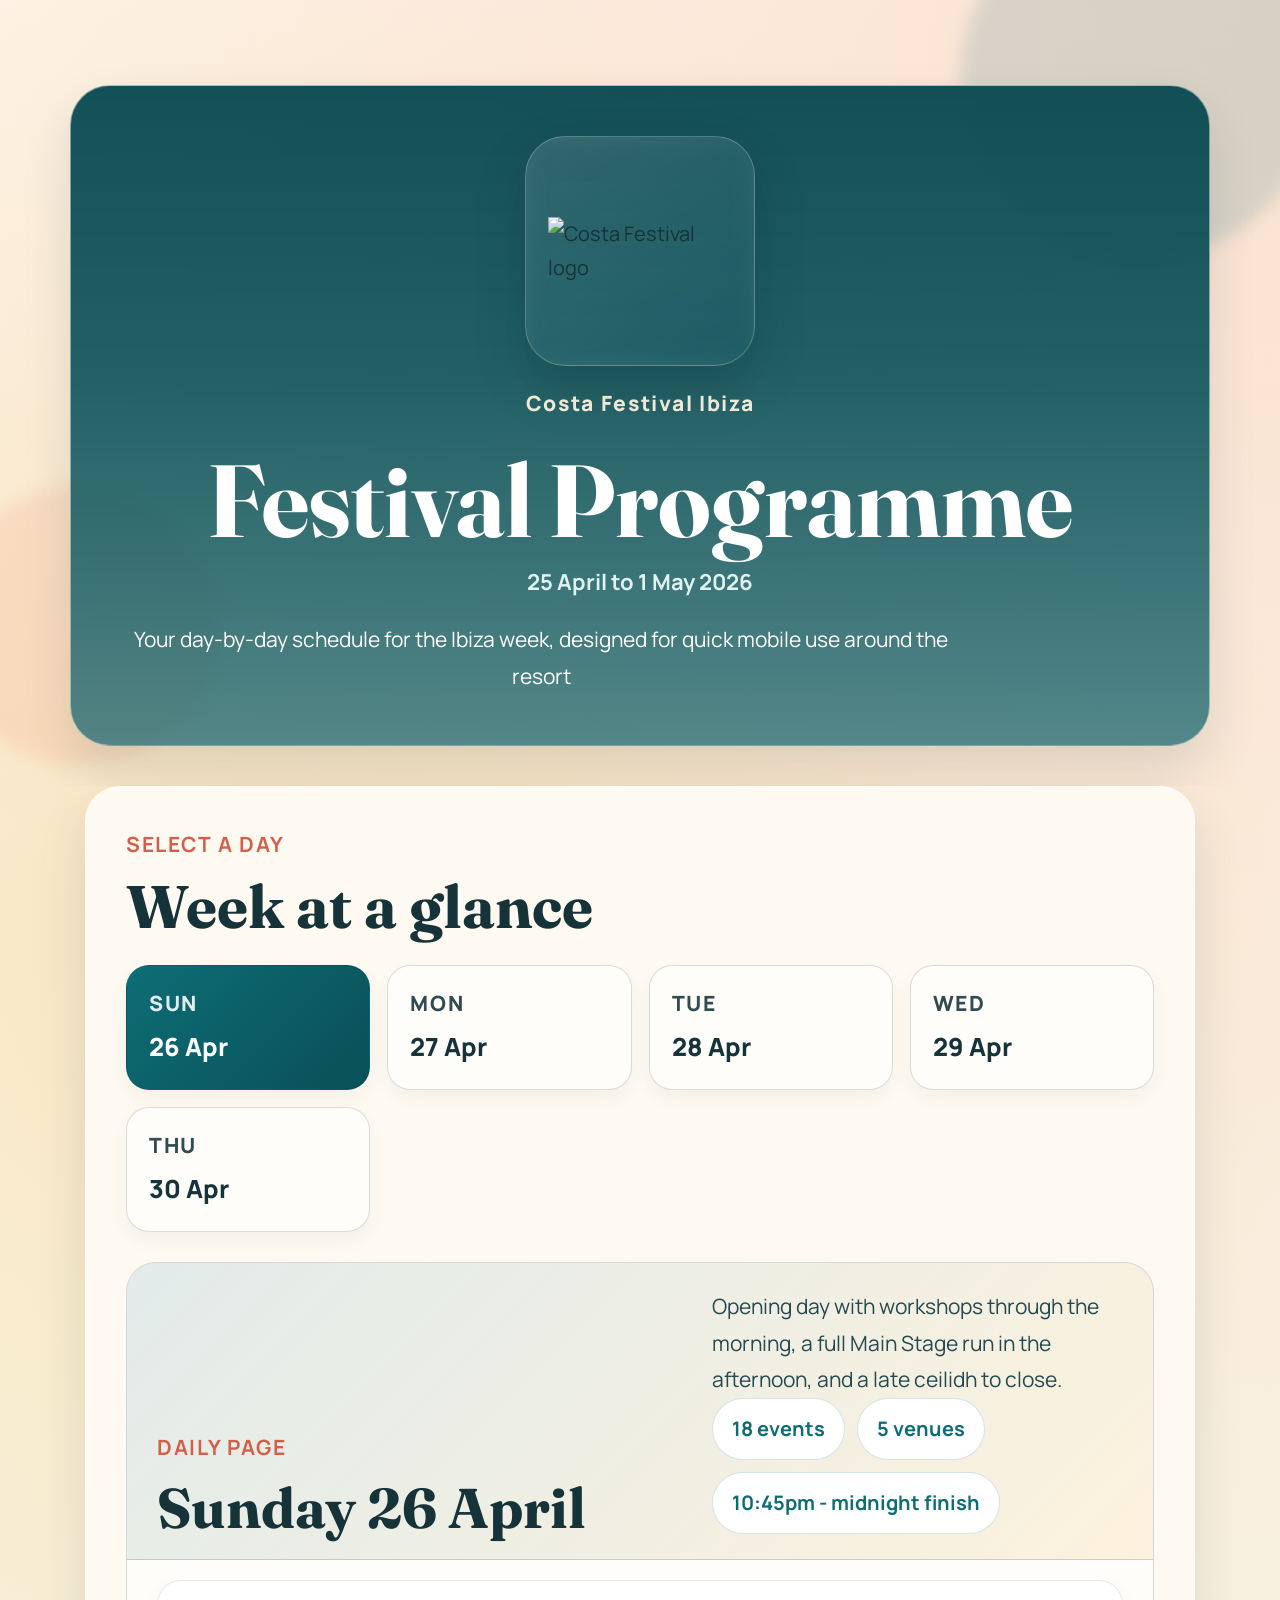
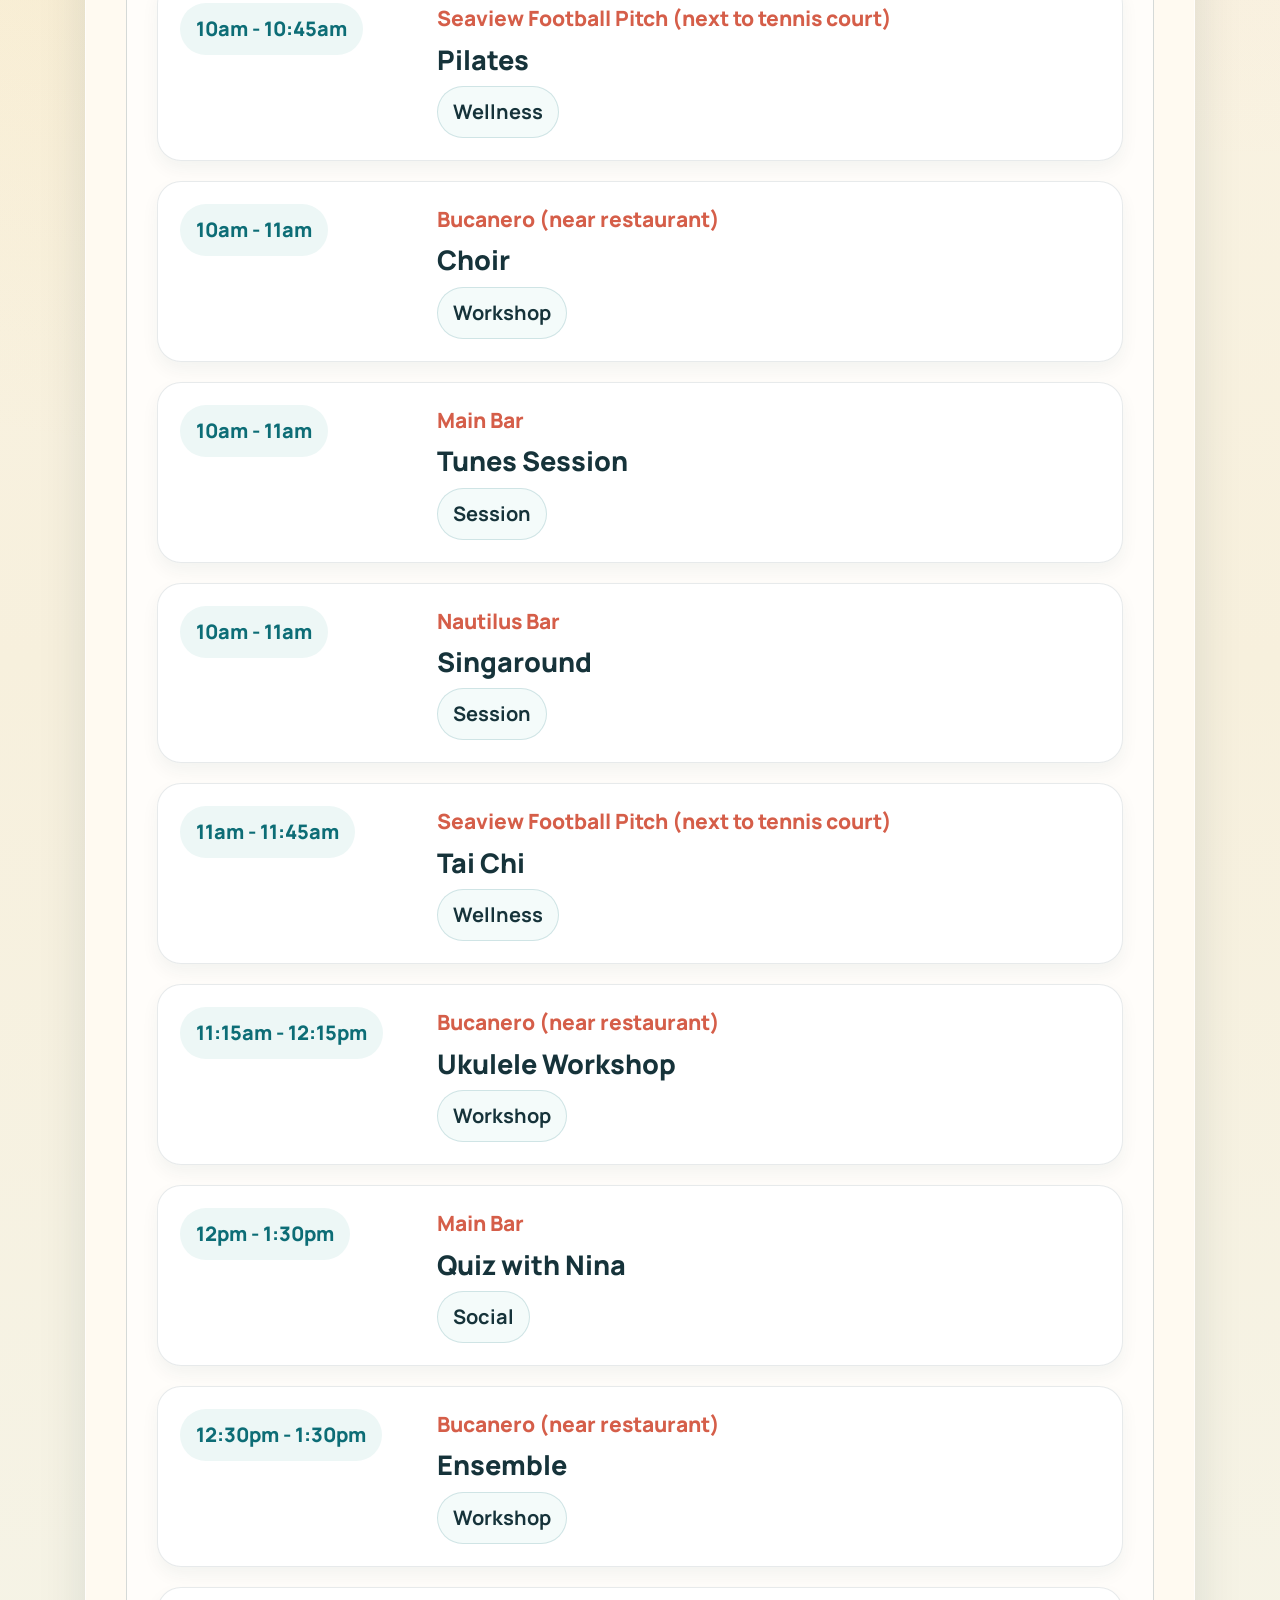
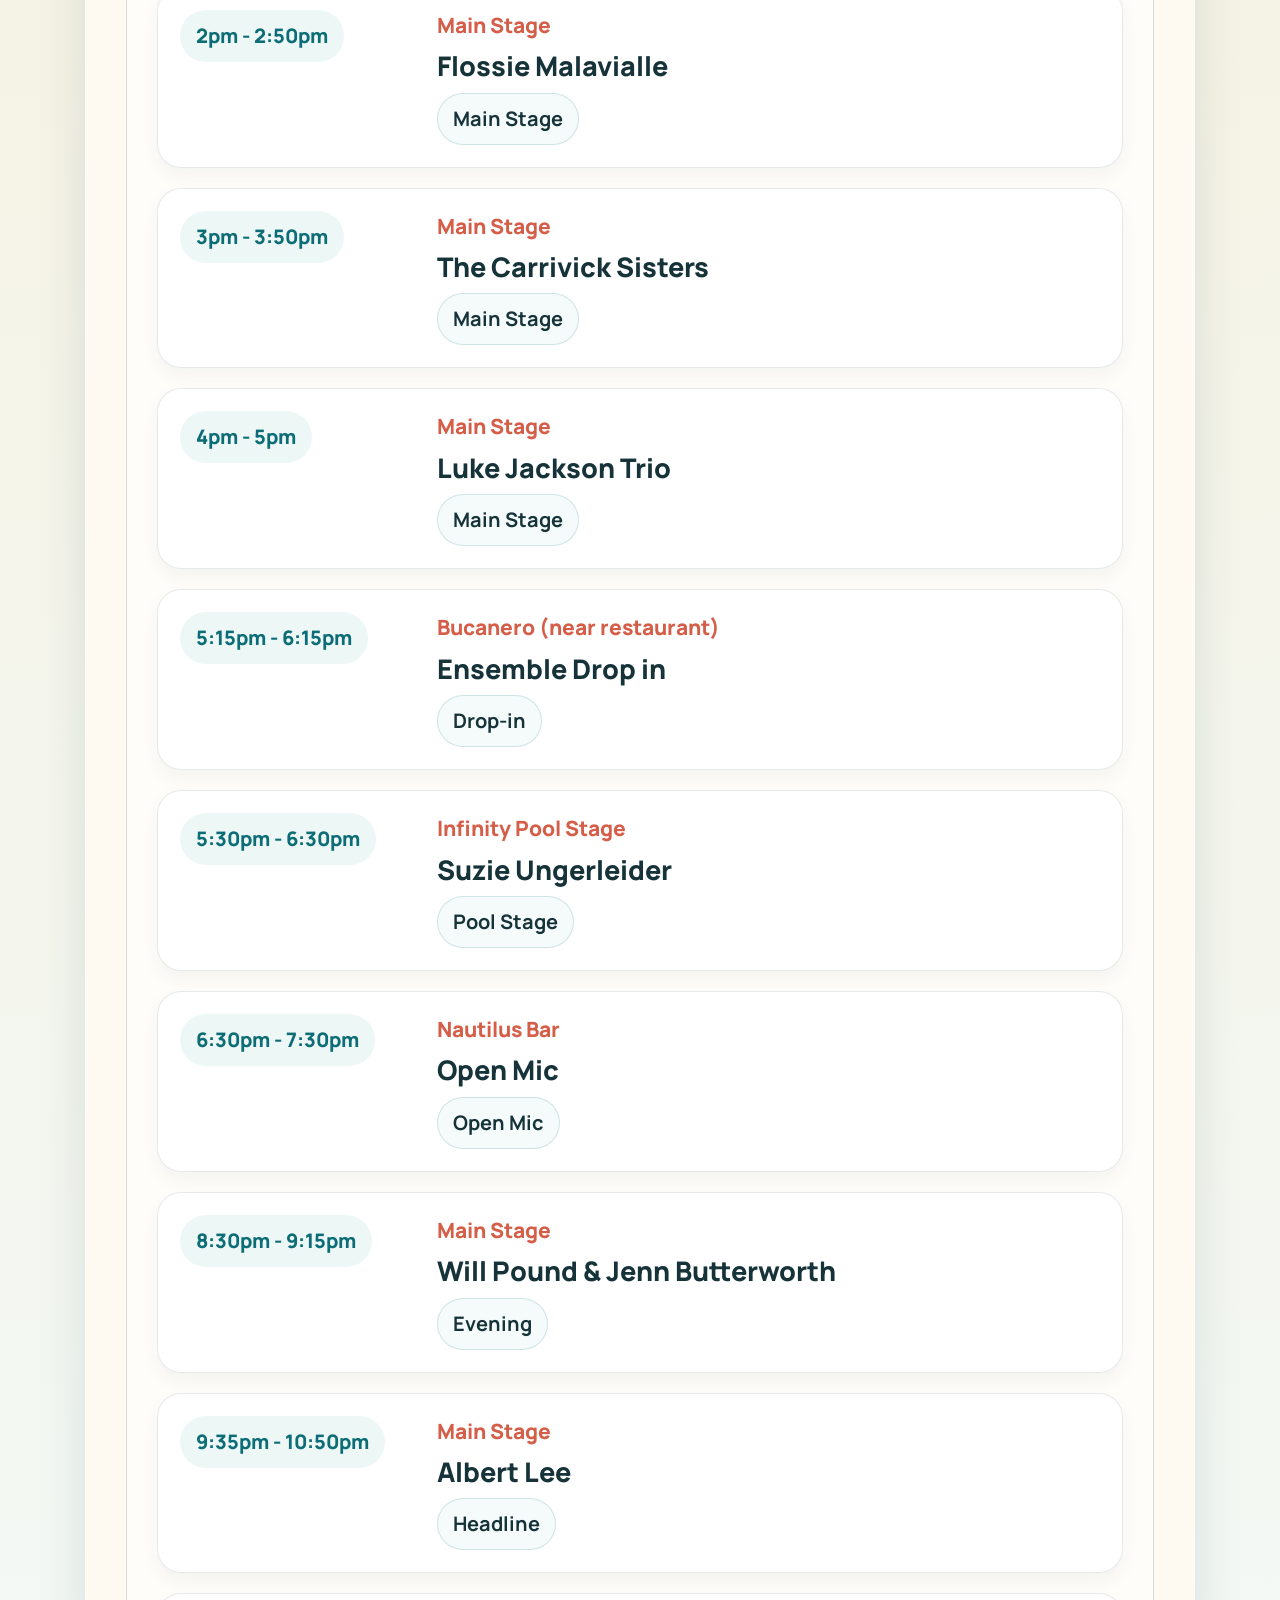
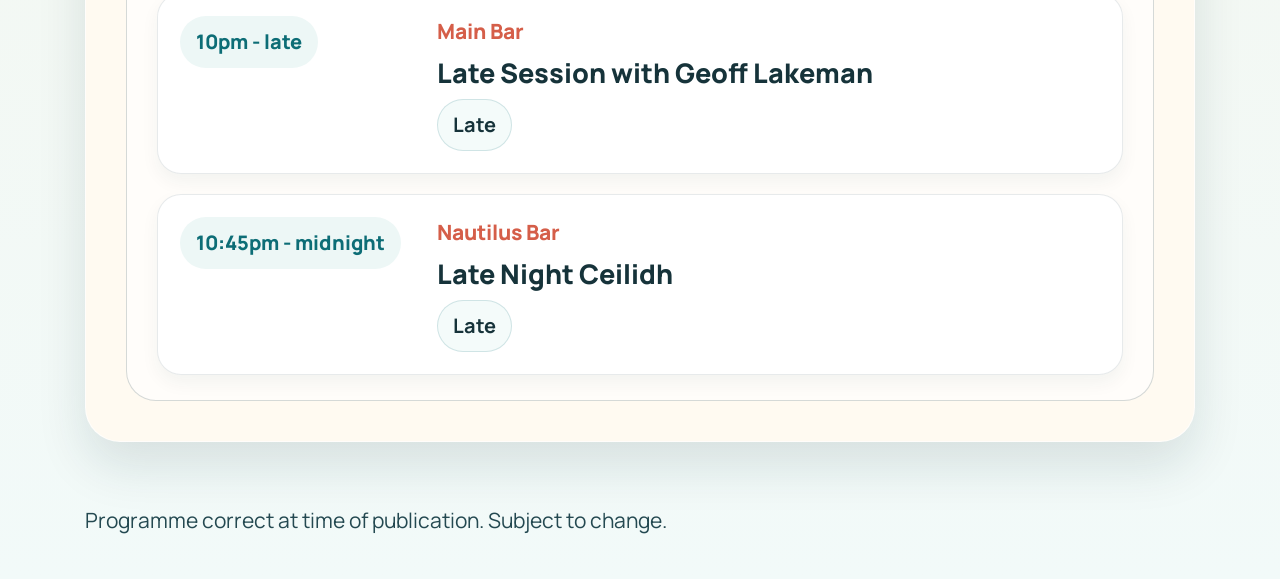
==== commit c3bf2bdb: "Text updates" ====
--- a/index.html
+++ b/index.html
@@ -21,6 +21,18 @@
       crossorigin="anonymous"
     >
     <link rel="stylesheet" href="styles.css">
+    <!-- Google tag (gtag.js) -->
+<script async src="https://www.googletagmanager.com/gtag/js?id=GT-KT92N37"></script>
+<script>
+  window.dataLayer = window.dataLayer || [];
+  function gtag(){dataLayer.push(arguments);}
+  gtag('js', new Date());
+  gtag('config', 'GT-KT92N37', {
+    'linker': {
+      'domains': ['costafestival.co.uk', 'live.costafestival.co.uk']
+    }
+  });
+</script>
   </head>
   <body class="page-programme">
     <div class="site-shell">
@@ -42,7 +54,7 @@
               <p class="hero__dates">25 April to 1 May 2026</p>
             </div>
             <p class="hero__lede">
-              A simple day-by-day schedule for the Ibiza week, designed for quick mobile use around the resort.
+              Your day-by-day schedule for the Ibiza week, designed for quick mobile use around the resort
             </p>
           </div>
         </div>
@@ -345,7 +357,6 @@
         </div>
       </footer>
 
-      <a class="mobile-help-cta" href="contactus.html">Need to contact us?</a>
     </div>
 
     <script src="https://cdn.jsdelivr.net/npm/bootstrap@5.3.3/dist/js/bootstrap.bundle.min.js" integrity="sha384-YvpcrYf0tY3lHB60NNkmXc5s9fDVZLESaAA55NDzOxhy9GkcIdslK1eN7N6jIeHz" crossorigin="anonymous"></script>
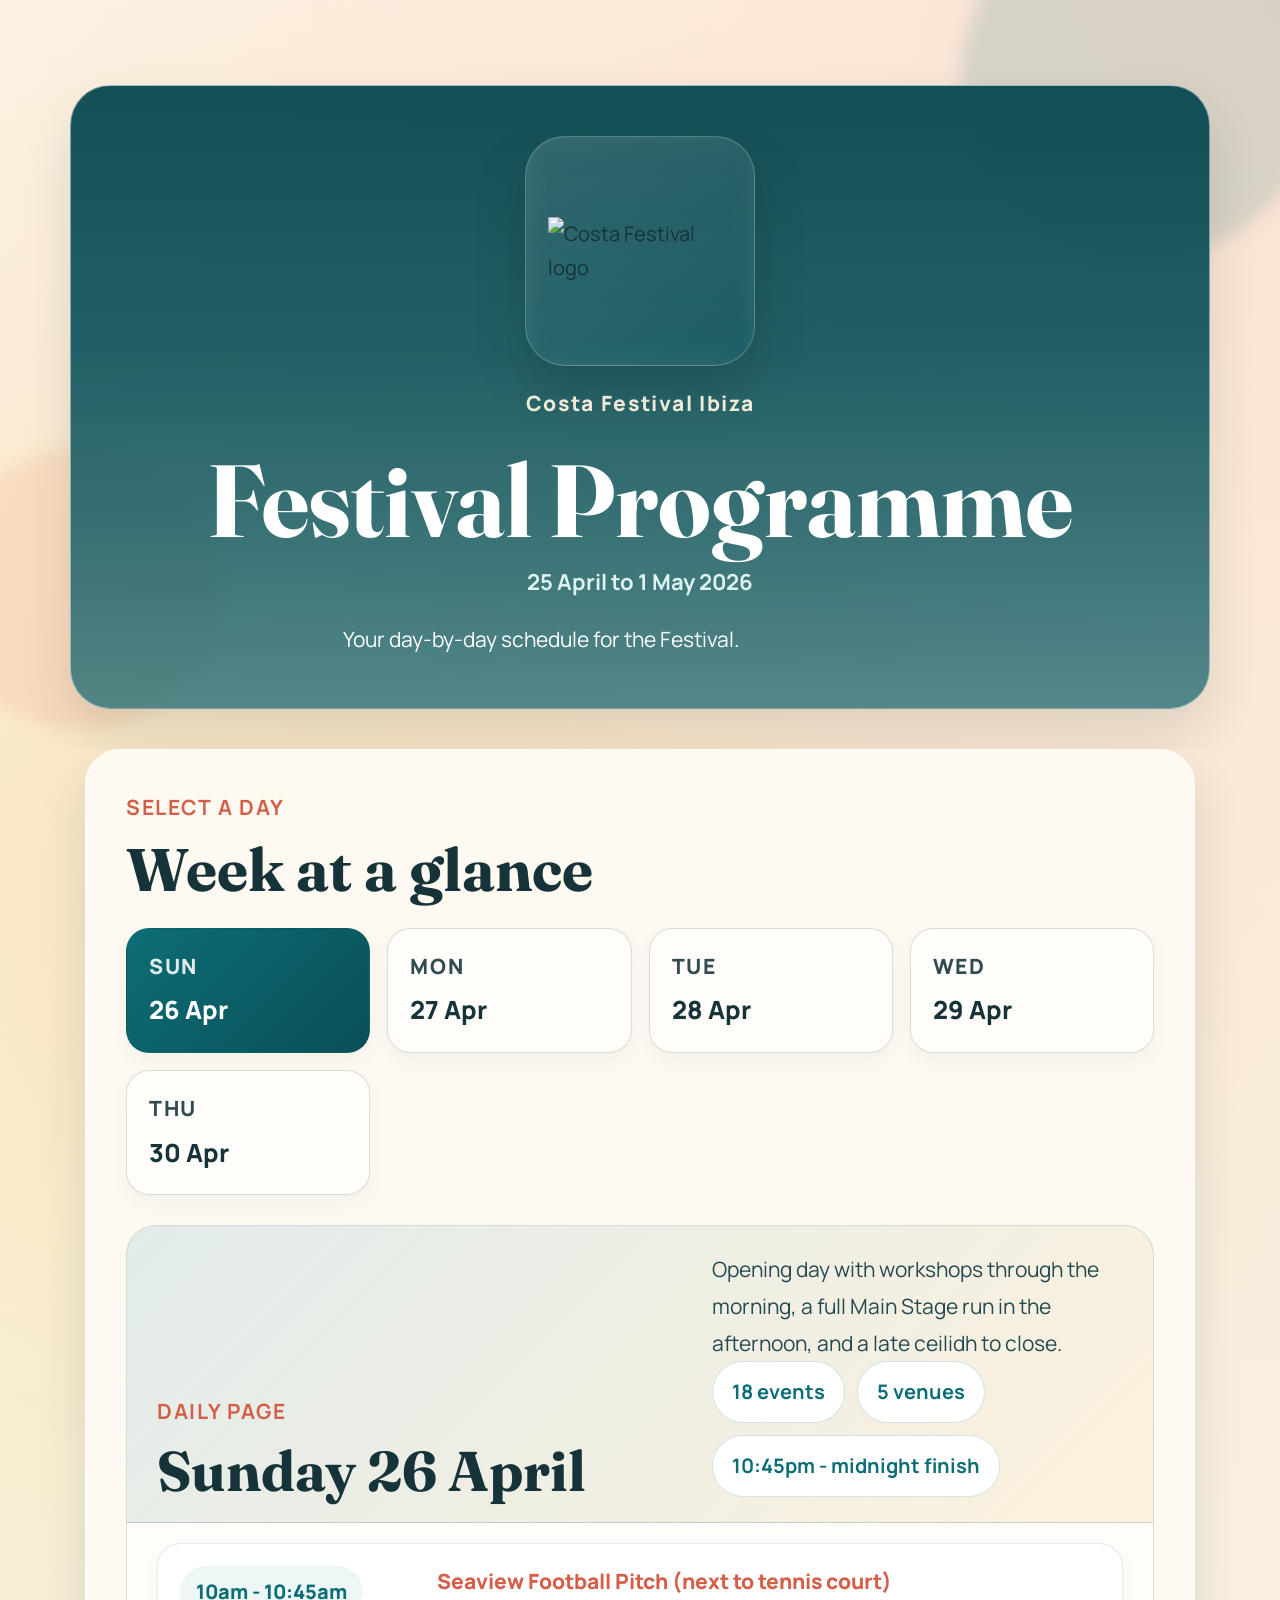
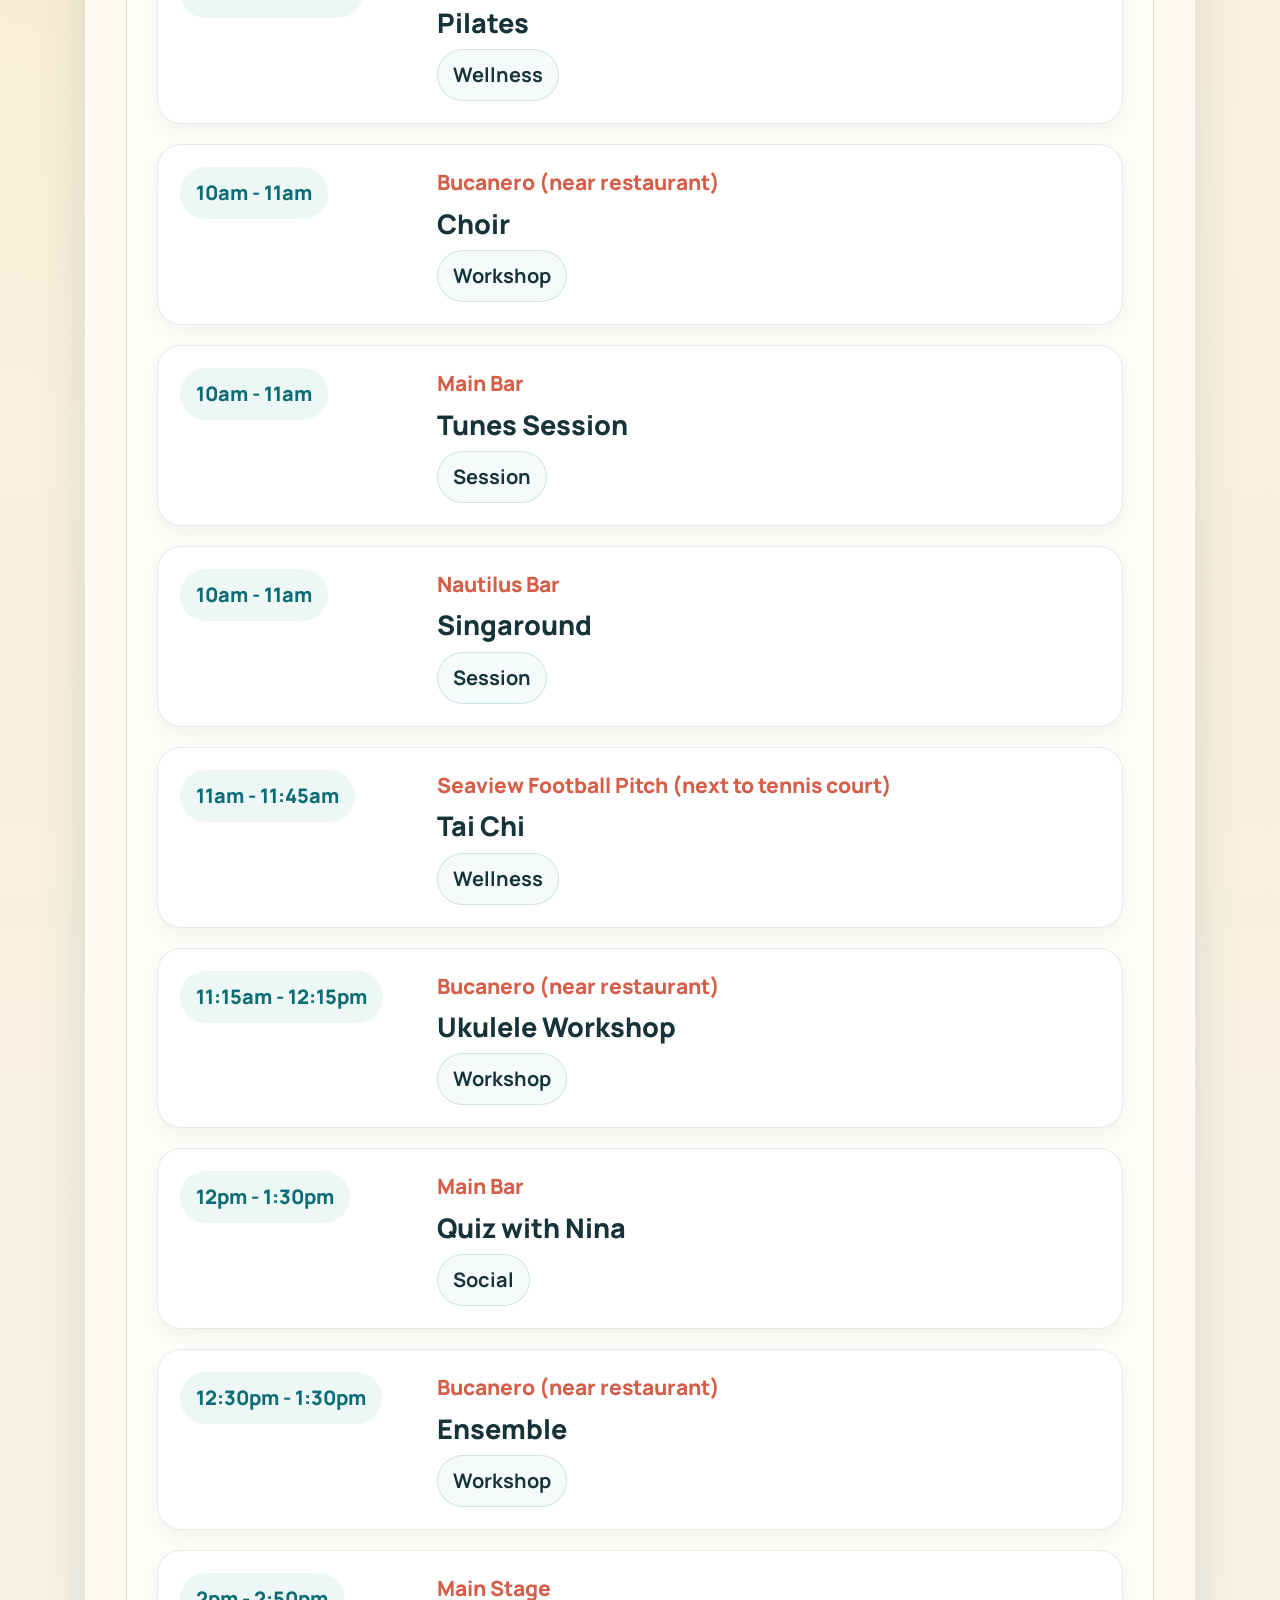
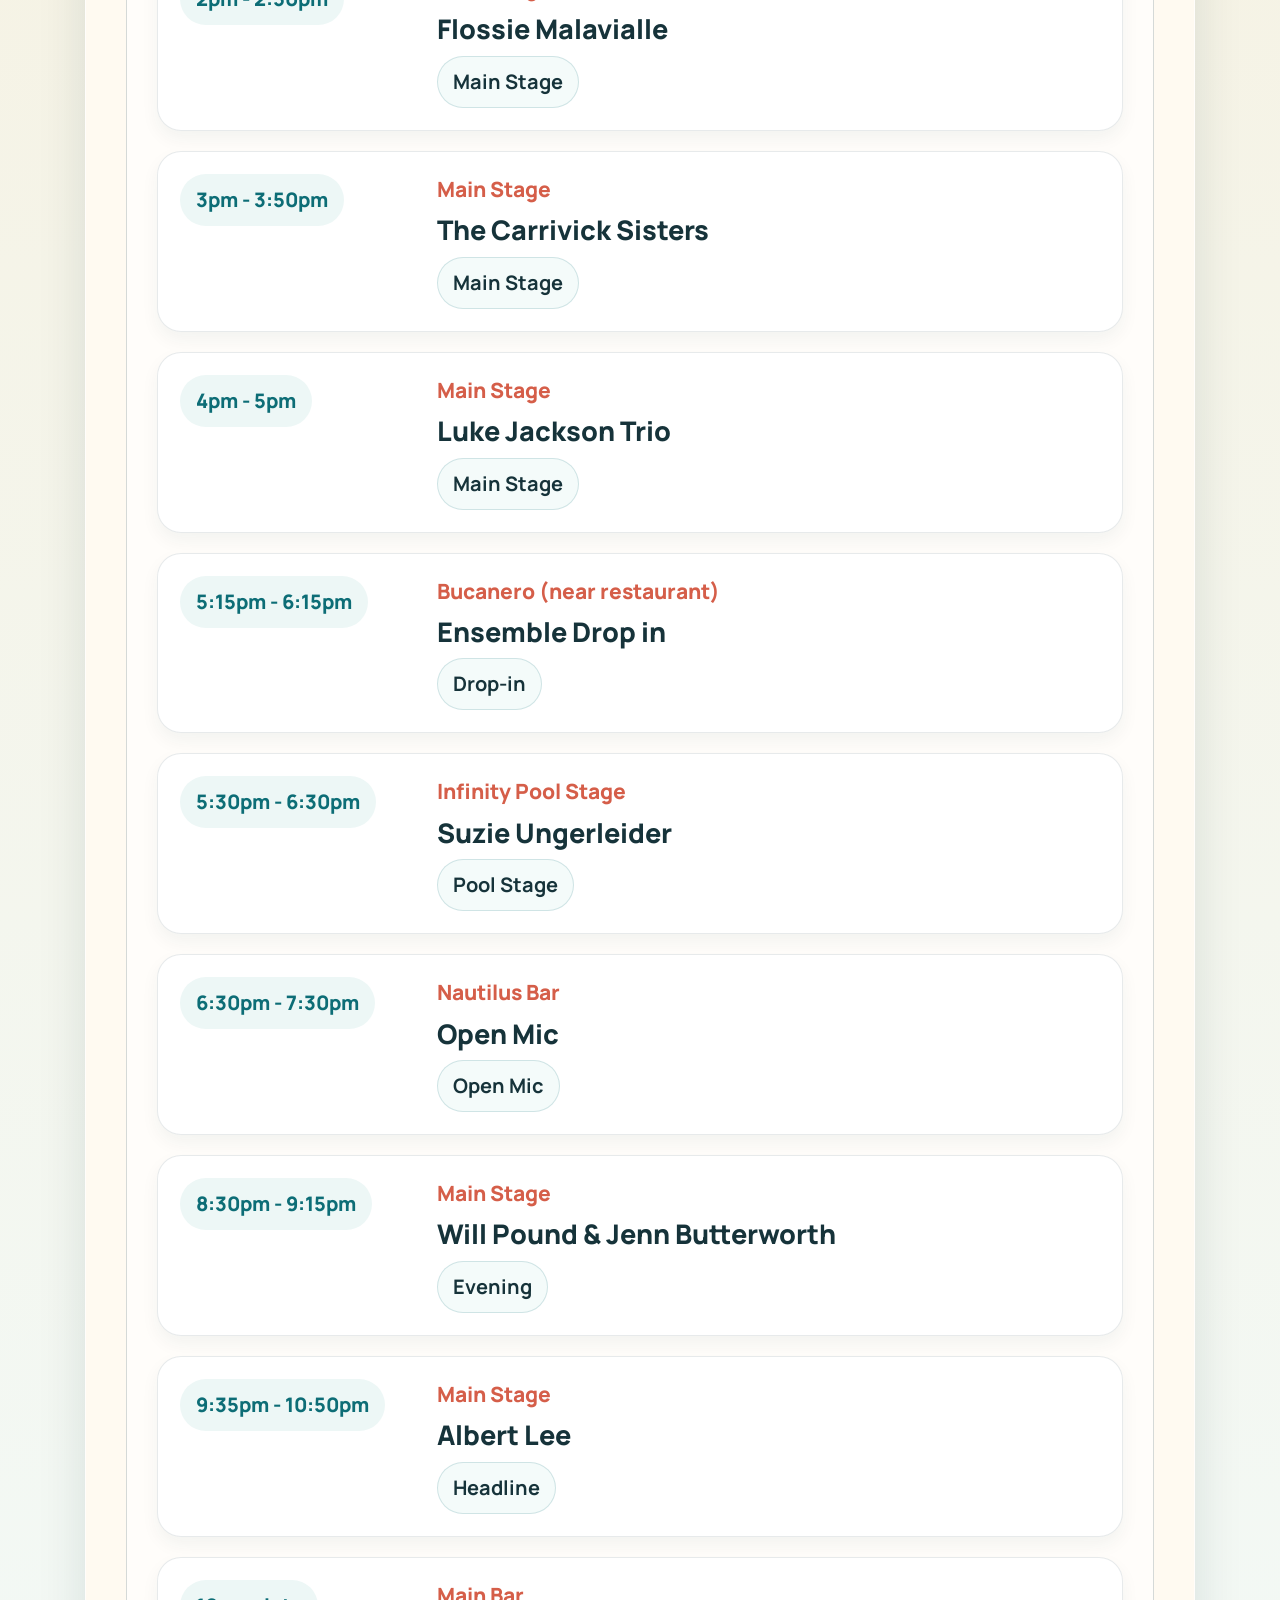
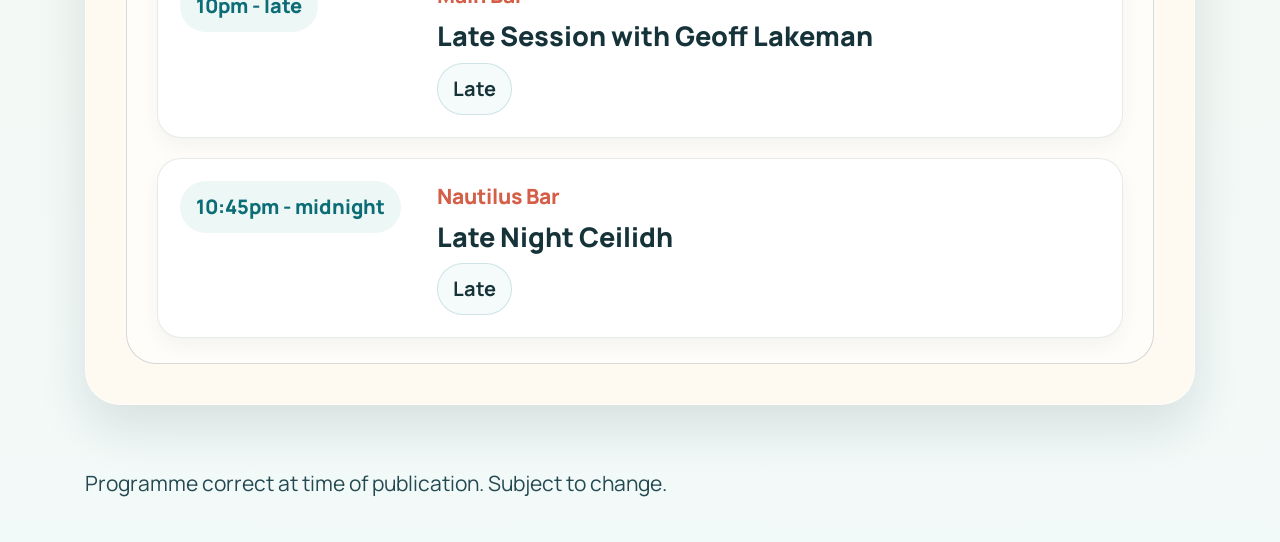
==== commit ba95d909: "text updates" ====
--- a/index.html
+++ b/index.html
@@ -54,7 +54,7 @@
               <p class="hero__dates">25 April to 1 May 2026</p>
             </div>
             <p class="hero__lede">
-              Your day-by-day schedule for the Ibiza week, designed for quick mobile use around the resort
+              Your day-by-day schedule for the Festival.
             </p>
           </div>
         </div>
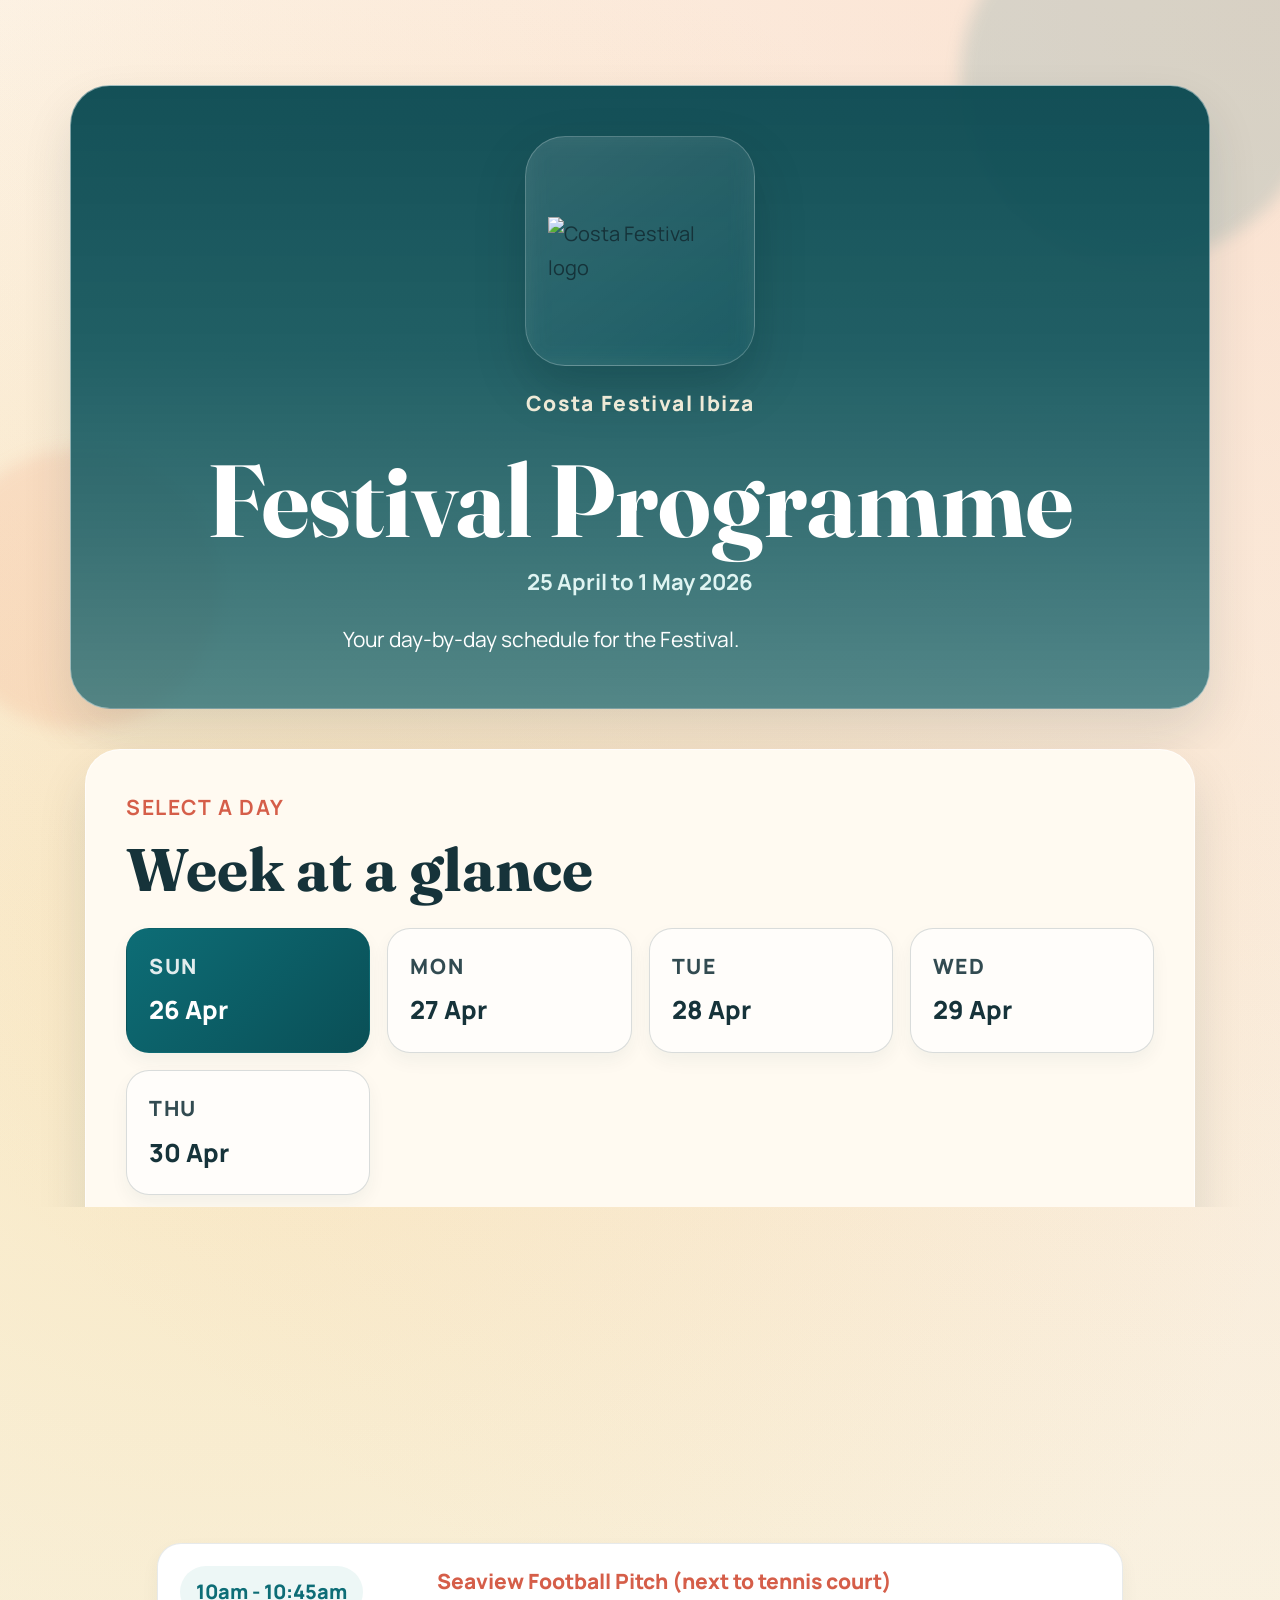
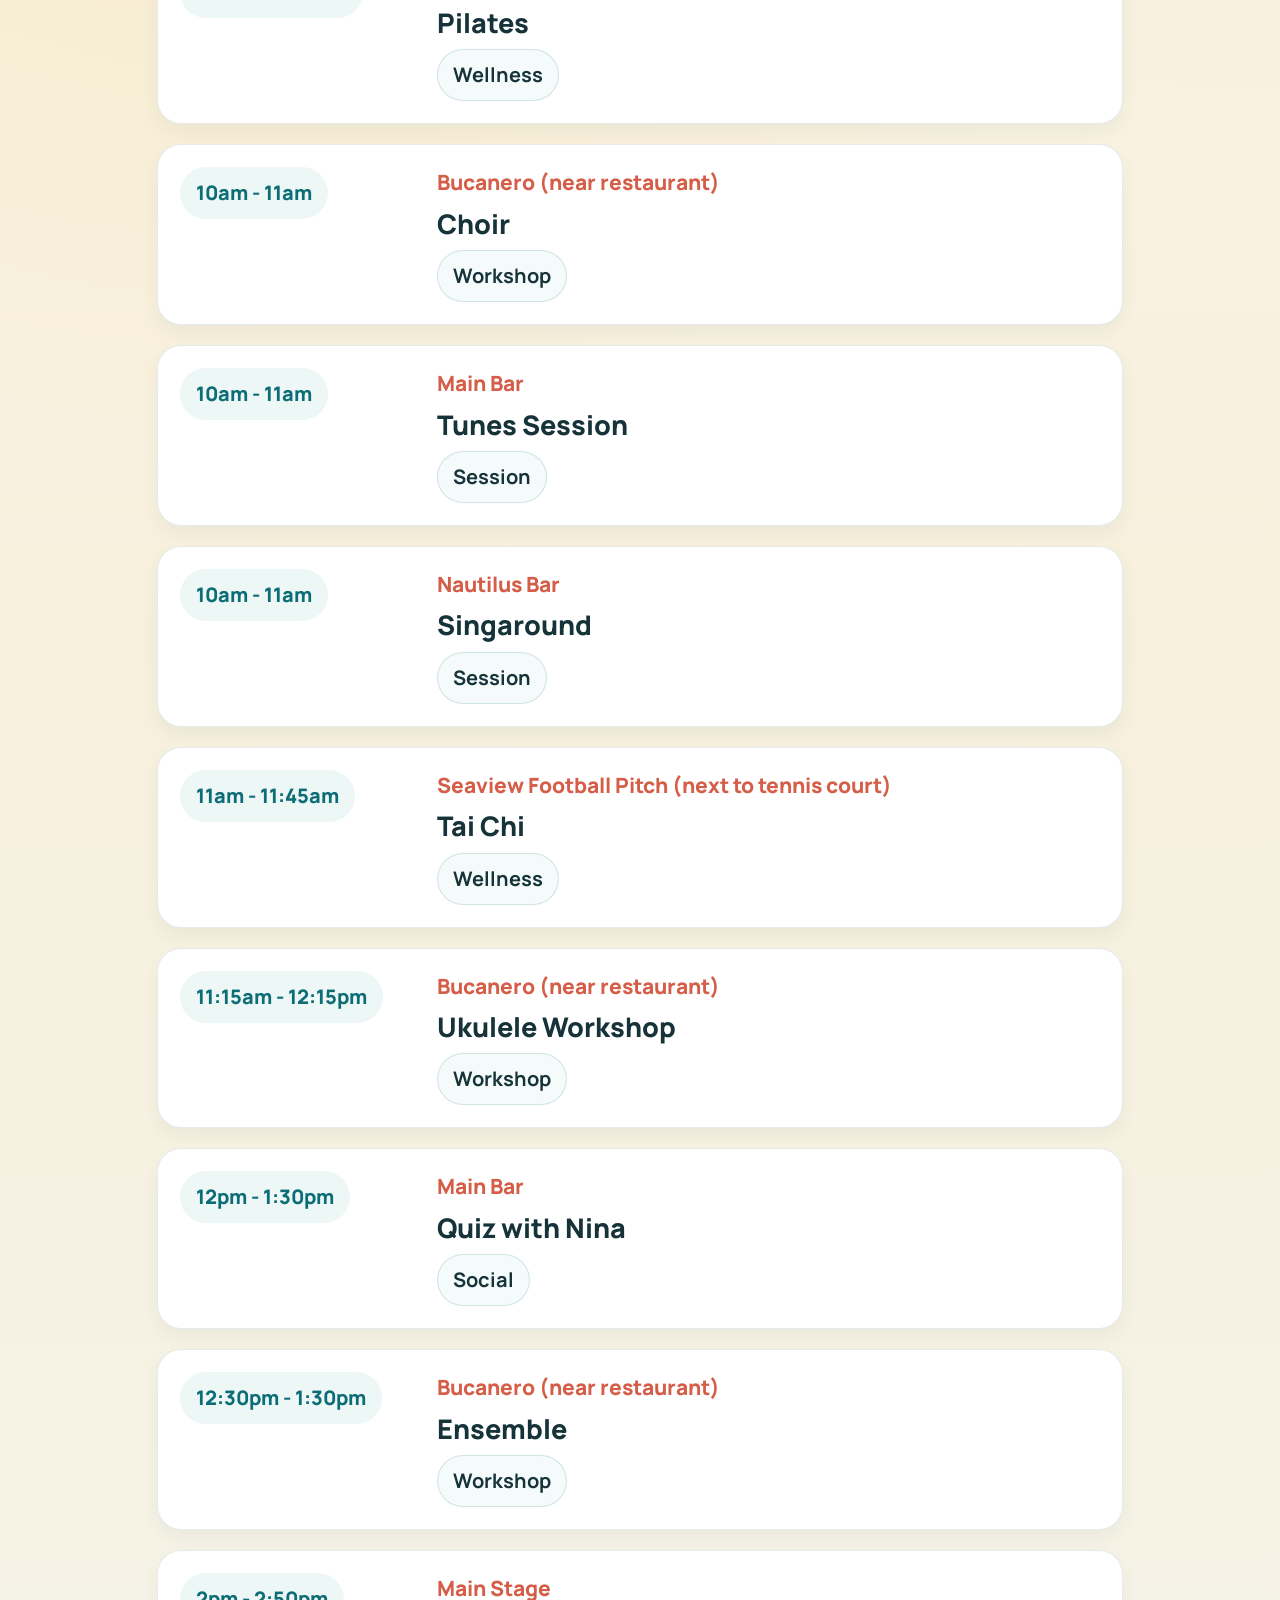
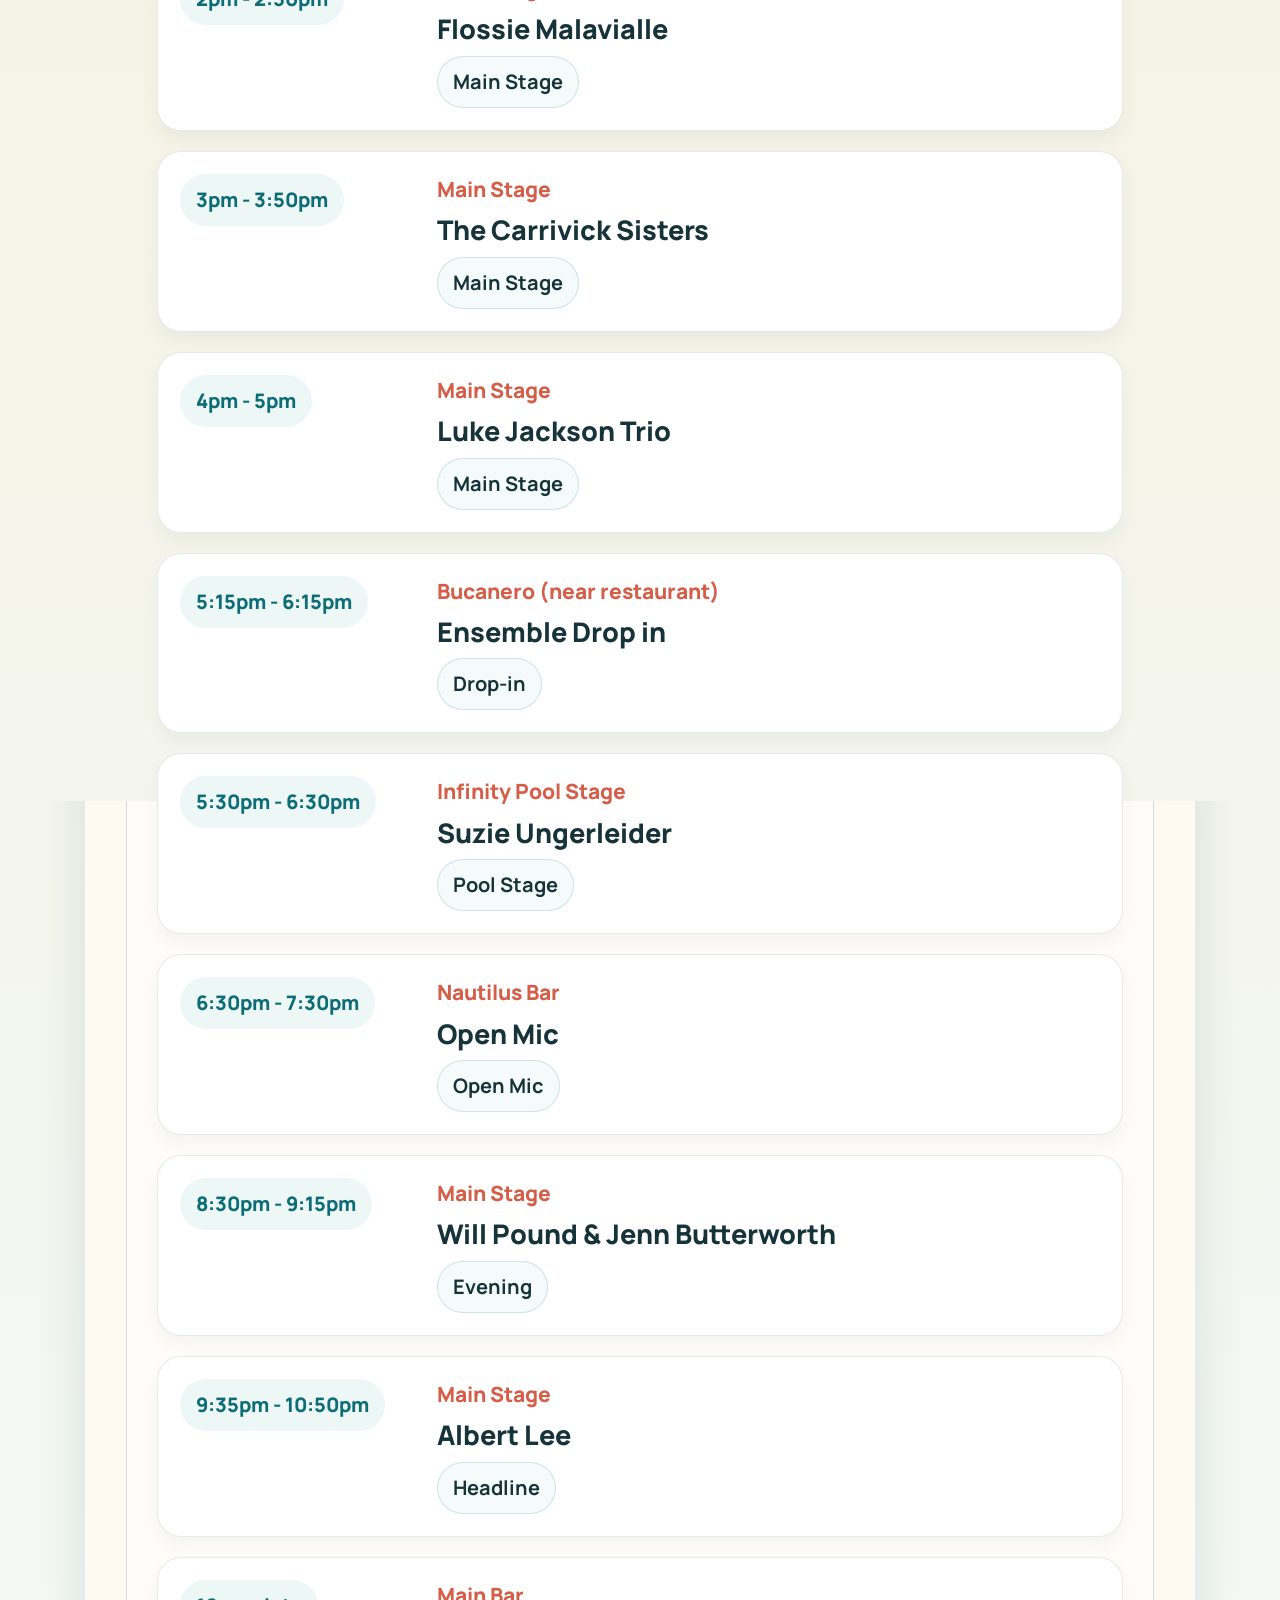
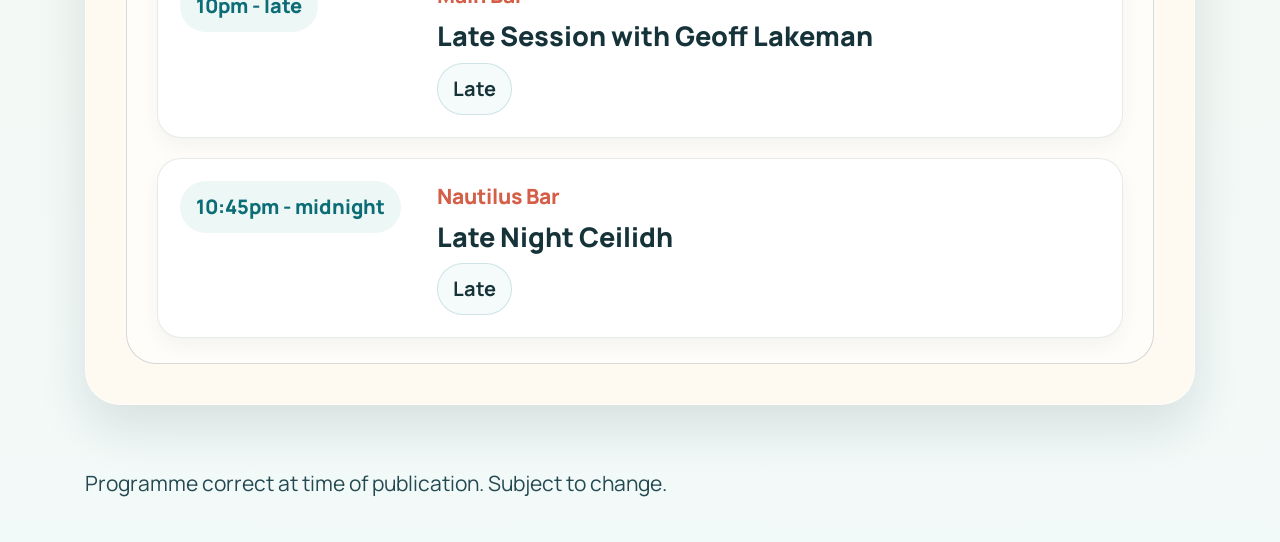
==== commit fe36bdfd: "programme changes" ====
--- a/index.html
+++ b/index.html
@@ -287,12 +287,12 @@
                 <div class="programme-scroll">
                   <div class="timeline">
                     <article class="event-card"><div><span class="event-card__time">10am - 10:45am</span></div><div class="event-card__content"><p class="event-card__venue">Seaview Football Pitch (next to tennis court)</p><h4 class="event-card__title">Pilates</h4><div class="event-card__meta"><span class="event-card__badge">Wellness</span></div></div></article>
-                    <article class="event-card"><div><span class="event-card__time">10am - 11am</span></div><div class="event-card__content"><p class="event-card__venue">Bucanero (near restaurant)</p><h4 class="event-card__title">Choir</h4><div class="event-card__meta"><span class="event-card__badge">Workshop</span></div></div></article>
+                    <article class="event-card"><div><span class="event-card__time">9:30am - 10:30am</span></div><div class="event-card__content"><p class="event-card__venue">Bucanero (near restaurant)</p><h4 class="event-card__title">Choir</h4><div class="event-card__meta"><span class="event-card__badge">Workshop</span></div></div></article>
                     <article class="event-card"><div><span class="event-card__time">10am - 11am</span></div><div class="event-card__content"><p class="event-card__venue">Main Bar</p><h4 class="event-card__title">Tunes Session</h4><div class="event-card__meta"><span class="event-card__badge">Session</span></div></div></article>
                     <article class="event-card"><div><span class="event-card__time">10am - 11am</span></div><div class="event-card__content"><p class="event-card__venue">Nautilus Bar</p><h4 class="event-card__title">Singaround</h4><div class="event-card__meta"><span class="event-card__badge">Session</span></div></div></article>
                     <article class="event-card"><div><span class="event-card__time">11am - 11:45am</span></div><div class="event-card__content"><p class="event-card__venue">Infinity Pool Stage</p><h4 class="event-card__title">Chance to Meet Kimmie Rhodes</h4><div class="event-card__meta"><span class="event-card__badge">Meet</span></div></div></article>
                     <article class="event-card"><div><span class="event-card__time">11am - 11:45am</span></div><div class="event-card__content"><p class="event-card__venue">Seaview Football Pitch (next to tennis court)</p><h4 class="event-card__title">Tai Chi</h4><div class="event-card__meta"><span class="event-card__badge">Wellness</span></div></div></article>
-                    <article class="event-card"><div><span class="event-card__time">11:15am - 12:15pm</span></div><div class="event-card__content"><p class="event-card__venue">Bucanero (near restaurant)</p><h4 class="event-card__title">Ukulele Workshop</h4><div class="event-card__meta"><span class="event-card__badge">Workshop</span></div></div></article>
+                    <article class="event-card"><div><span class="event-card__time">10:45am - 11:40am</span></div><div class="event-card__content"><p class="event-card__venue">Bucanero (near restaurant)</p><h4 class="event-card__title">Ukulele Workshop</h4><div class="event-card__meta"><span class="event-card__badge">Workshop</span></div></div></article>
                     <article class="event-card"><div><span class="event-card__time">12pm - 1:30pm</span></div><div class="event-card__content"><p class="event-card__venue">Bucanero (near restaurant)</p><h4 class="event-card__title">Panel Game with Nina &amp; Guests</h4><div class="event-card__meta"><span class="event-card__badge">Social</span></div></div></article>
                     <article class="event-card"><div><span class="event-card__time">12:30pm - 1:30pm</span></div><div class="event-card__content"><p class="event-card__venue">Bucanero (near restaurant)</p><h4 class="event-card__title">Ensemble</h4><div class="event-card__meta"><span class="event-card__badge">Workshop</span></div></div></article>
                     <article class="event-card"><div><span class="event-card__time">2pm - 2:50pm</span></div><div class="event-card__content"><p class="event-card__venue">Main Stage</p><h4 class="event-card__title">Track Dogs</h4><div class="event-card__meta"><span class="event-card__badge">Main Stage</span></div></div></article>
@@ -328,12 +328,11 @@
                 <div class="programme-scroll">
                   <div class="timeline">
                     <article class="event-card"><div><span class="event-card__time">10am - 10:45am</span></div><div class="event-card__content"><p class="event-card__venue">Seaview Football Pitch (next to tennis court)</p><h4 class="event-card__title">Pilates</h4><div class="event-card__meta"><span class="event-card__badge">Wellness</span></div></div></article>
-                    <article class="event-card"><div><span class="event-card__time">10am - 11am</span></div><div class="event-card__content"><p class="event-card__venue">Bucanero (near restaurant)</p><h4 class="event-card__title">Choir</h4><div class="event-card__meta"><span class="event-card__badge">Workshop</span></div></div></article>
+                    <article class="event-card"><div><span class="event-card__time">10:30am - 11:30am</span></div><div class="event-card__content"><p class="event-card__venue">Bucanero (near restaurant)</p><h4 class="event-card__title">Choir / Ukes</h4><div class="event-card__meta"><span class="event-card__badge">Workshop</span></div></div></article>
                     <article class="event-card"><div><span class="event-card__time">10am - 11am</span></div><div class="event-card__content"><p class="event-card__venue">Main Bar</p><h4 class="event-card__title">Tunes Session</h4><div class="event-card__meta"><span class="event-card__badge">Session</span></div></div></article>
                     <article class="event-card"><div><span class="event-card__time">10am - 11am</span></div><div class="event-card__content"><p class="event-card__venue">Nautilus Bar</p><h4 class="event-card__title">Singaround</h4><div class="event-card__meta"><span class="event-card__badge">Session</span></div></div></article>
                     <article class="event-card"><div><span class="event-card__time">11am - 11:45am</span></div><div class="event-card__content"><p class="event-card__venue">Infinity Pool Stage</p><h4 class="event-card__title">Chance to Meet Colum Sands</h4><div class="event-card__meta"><span class="event-card__badge">Meet</span></div></div></article>
                     <article class="event-card"><div><span class="event-card__time">11am - 11:45am</span></div><div class="event-card__content"><p class="event-card__venue">Seaview Football Pitch (next to tennis court)</p><h4 class="event-card__title">Tai Chi</h4><div class="event-card__meta"><span class="event-card__badge">Wellness</span></div></div></article>
-                    <article class="event-card"><div><span class="event-card__time">11:15am - 12:15pm</span></div><div class="event-card__content"><p class="event-card__venue">Bucanero (near restaurant)</p><h4 class="event-card__title">Ukulele Workshop</h4><div class="event-card__meta"><span class="event-card__badge">Workshop</span></div></div></article>
                     <article class="event-card"><div><span class="event-card__time">12pm - 12:45pm</span></div><div class="event-card__content"><p class="event-card__venue">Infinity Pool Stage</p><h4 class="event-card__title">Choir / Ukulele / Ensemble Showcase</h4><div class="event-card__meta"><span class="event-card__badge">Showcase</span></div></div></article>
                     <article class="event-card"><div><span class="event-card__time">1pm - 1:45pm</span></div><div class="event-card__content"><p class="event-card__venue">Infinity Pool Stage</p><h4 class="event-card__title">Singaround Showcase</h4><div class="event-card__meta"><span class="event-card__badge">Showcase</span></div></div></article>
                     <article class="event-card"><div><span class="event-card__time">2pm - 2:50pm</span></div><div class="event-card__content"><p class="event-card__venue">Main Stage</p><h4 class="event-card__title">Robbie K Jones &amp; Friends</h4><div class="event-card__meta"><span class="event-card__badge">Main Stage</span></div></div></article>
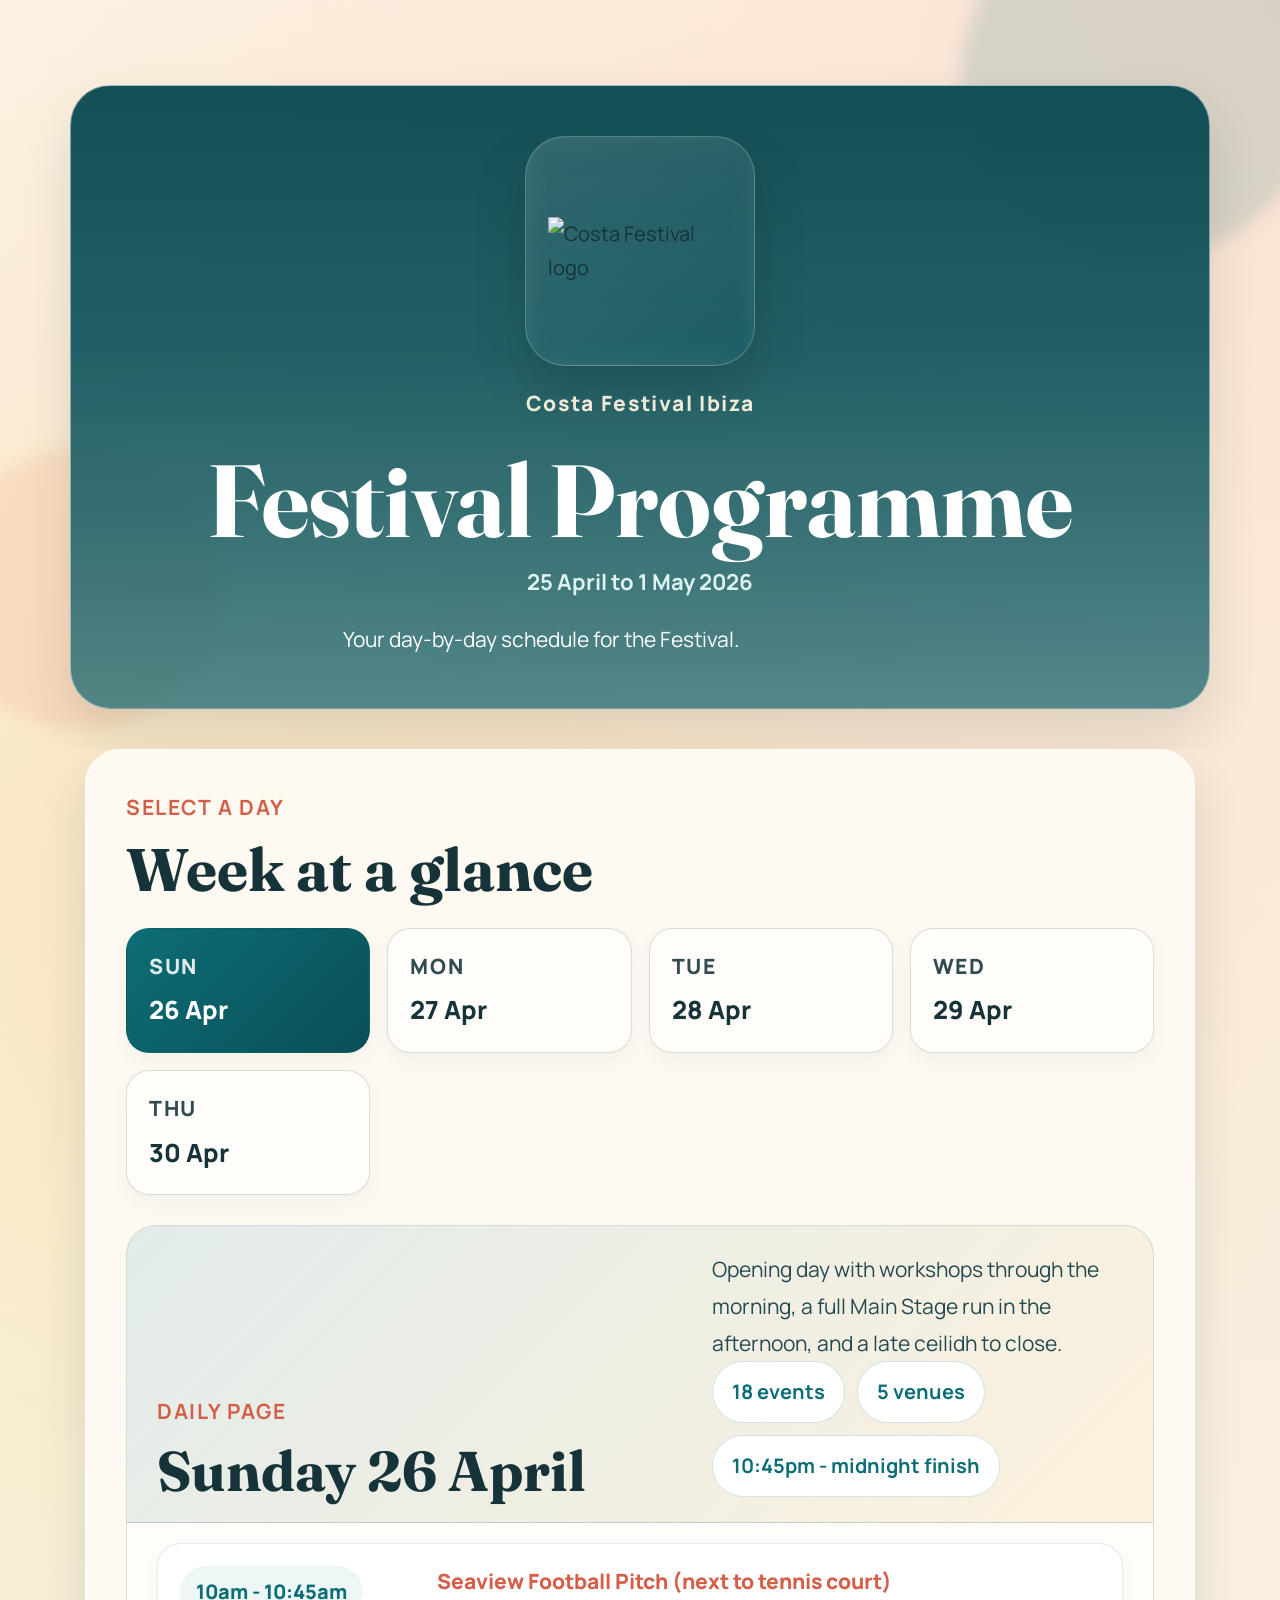
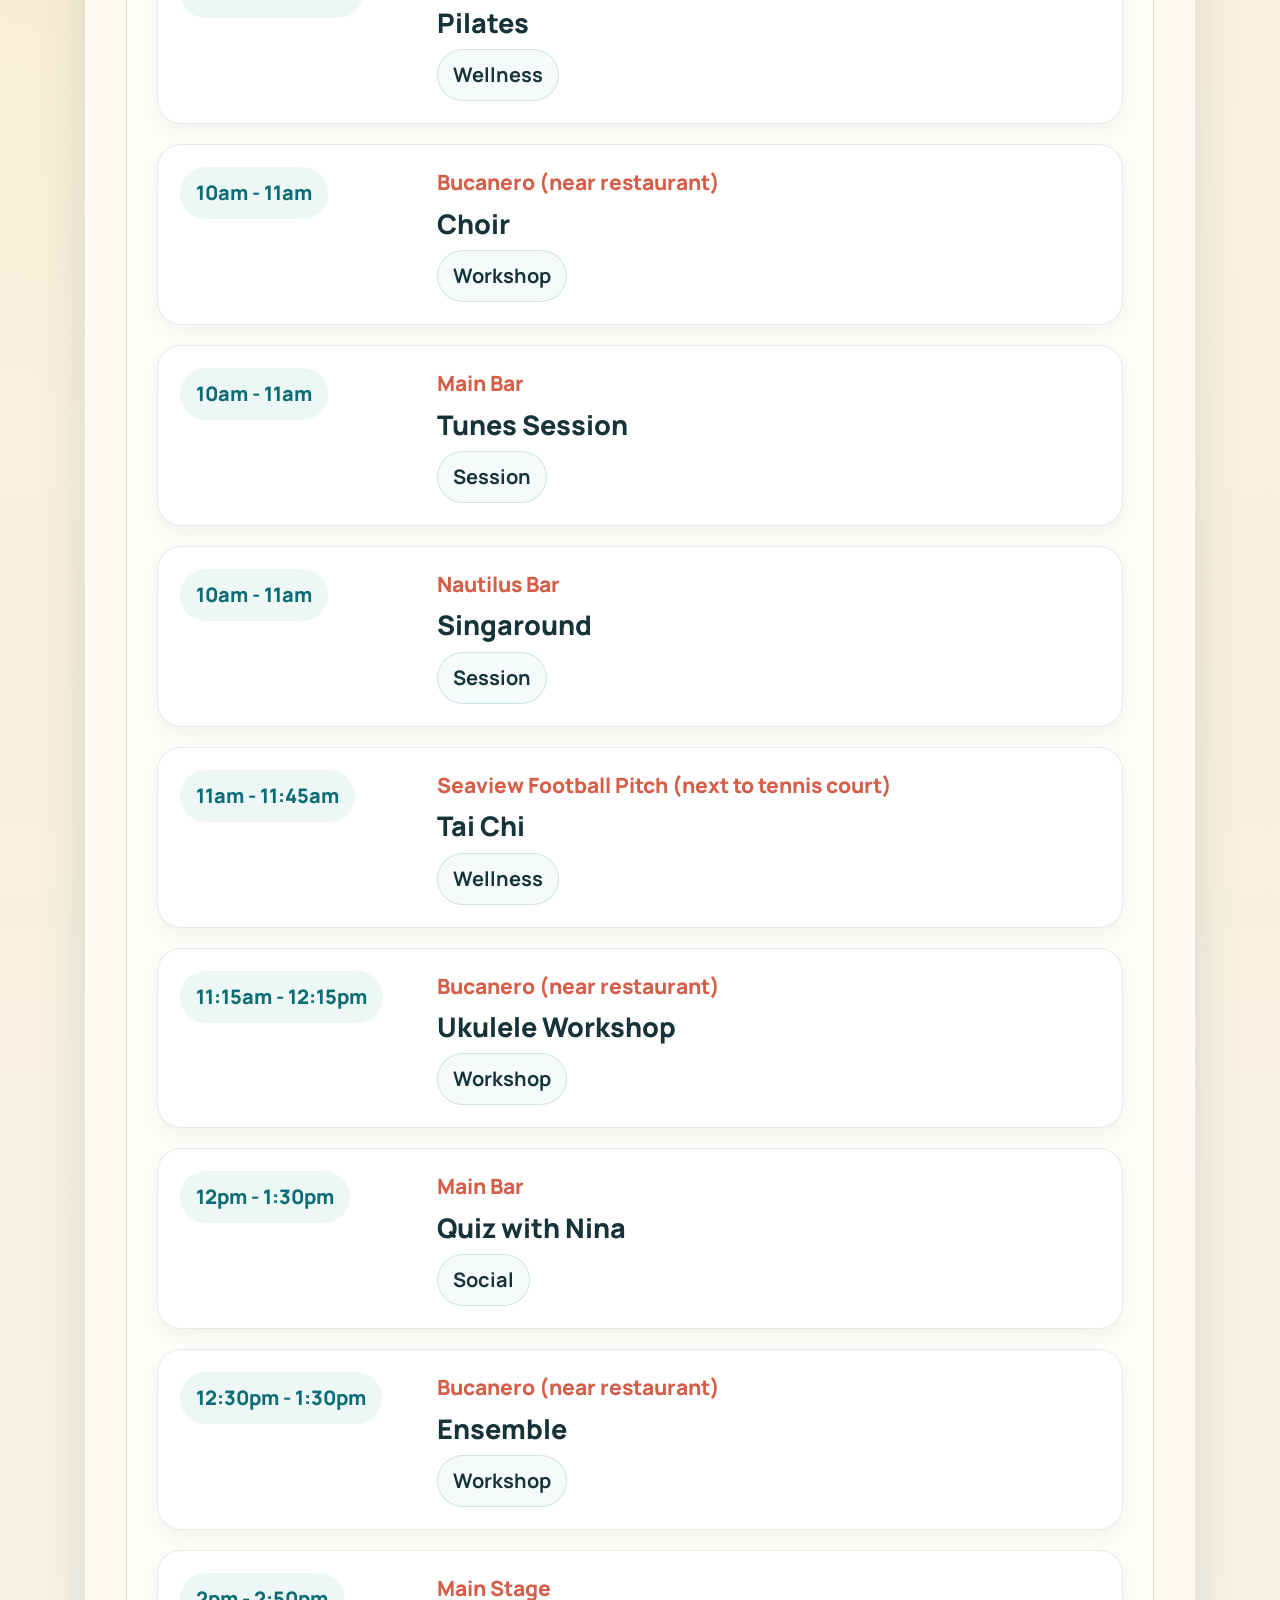
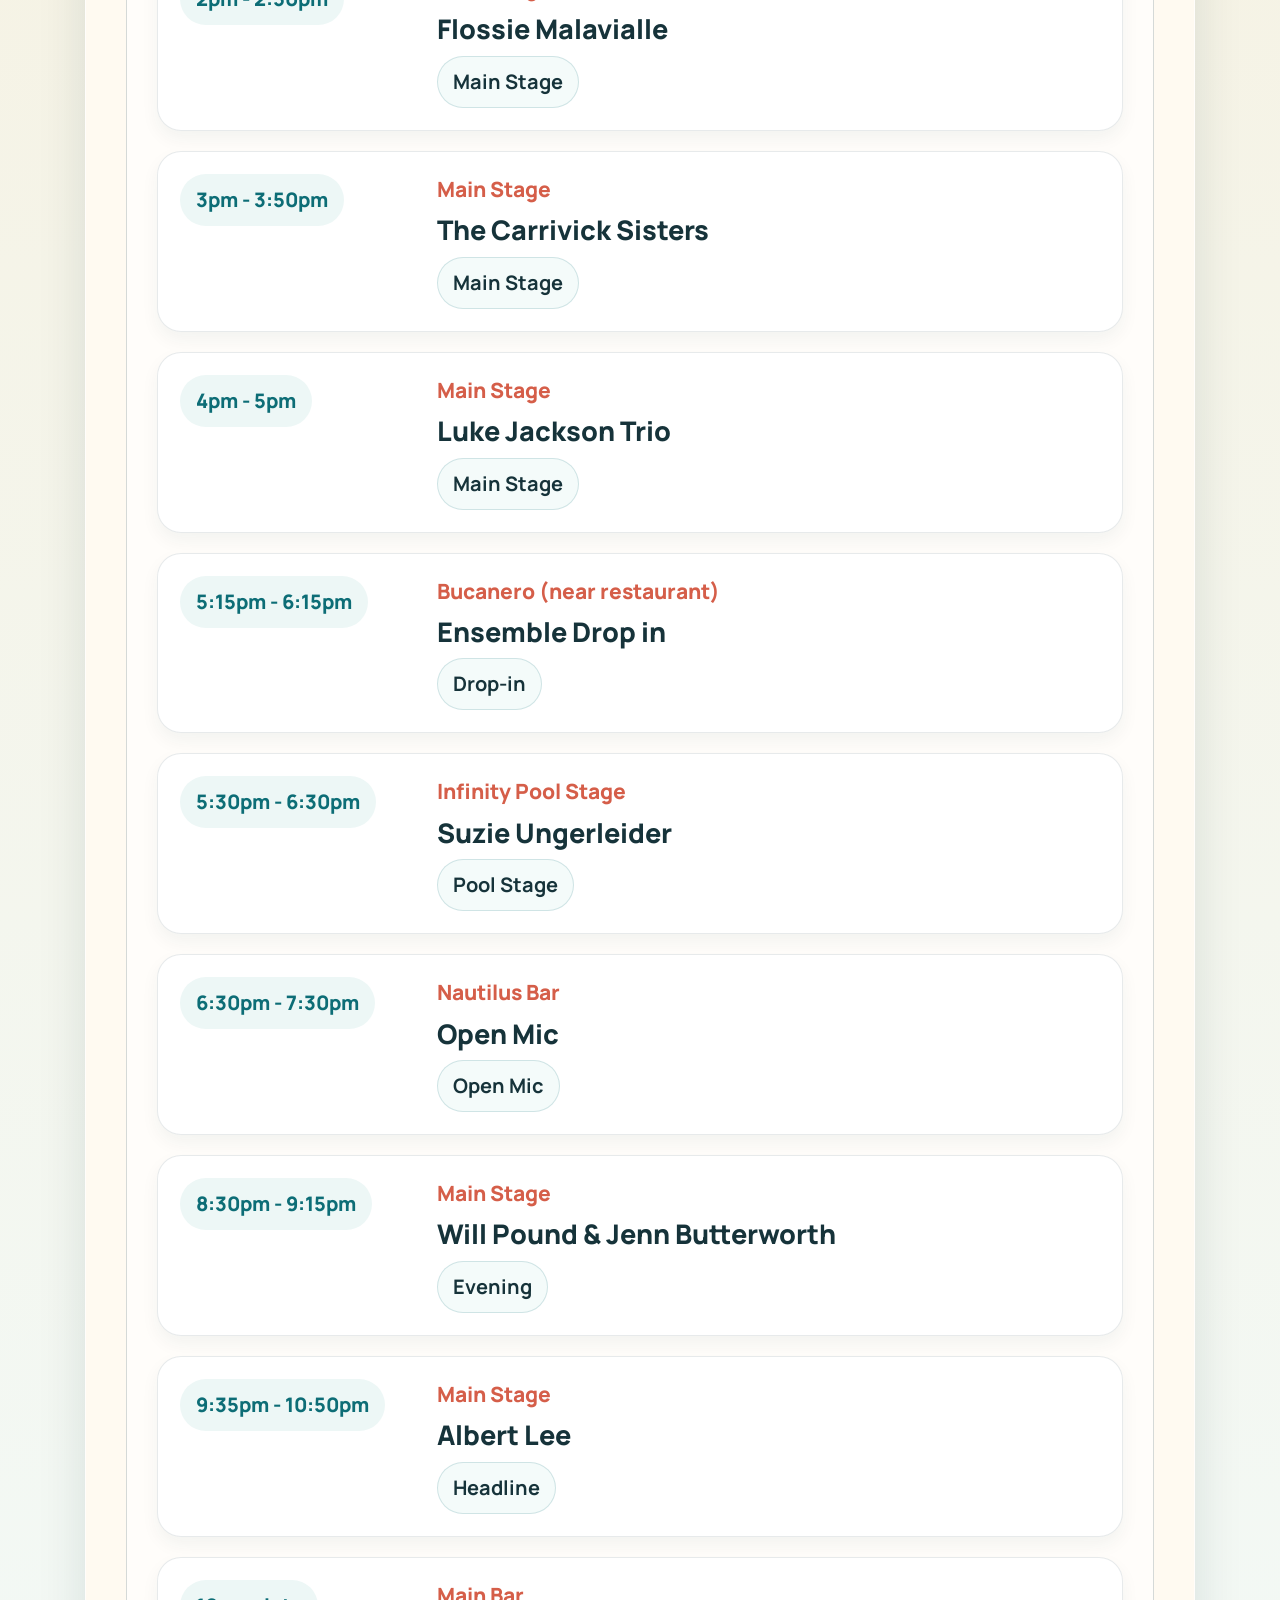
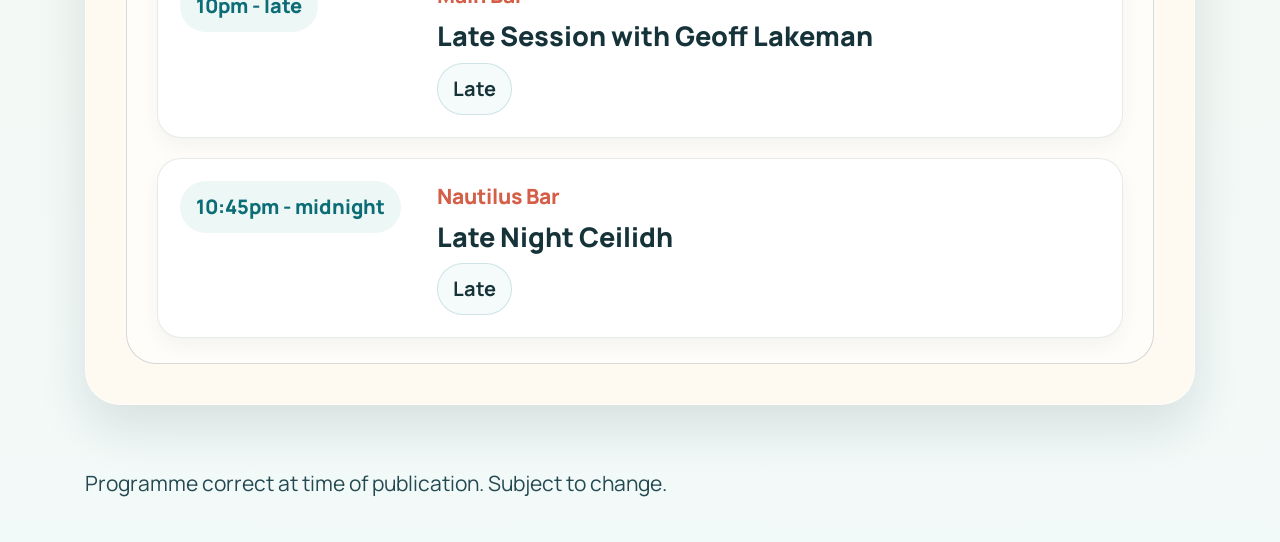
==== commit c1d55edf: "programme updates" ====
--- a/index.html
+++ b/index.html
@@ -293,7 +293,7 @@
                     <article class="event-card"><div><span class="event-card__time">11am - 11:45am</span></div><div class="event-card__content"><p class="event-card__venue">Infinity Pool Stage</p><h4 class="event-card__title">Chance to Meet Kimmie Rhodes</h4><div class="event-card__meta"><span class="event-card__badge">Meet</span></div></div></article>
                     <article class="event-card"><div><span class="event-card__time">11am - 11:45am</span></div><div class="event-card__content"><p class="event-card__venue">Seaview Football Pitch (next to tennis court)</p><h4 class="event-card__title">Tai Chi</h4><div class="event-card__meta"><span class="event-card__badge">Wellness</span></div></div></article>
                     <article class="event-card"><div><span class="event-card__time">10:45am - 11:40am</span></div><div class="event-card__content"><p class="event-card__venue">Bucanero (near restaurant)</p><h4 class="event-card__title">Ukulele Workshop</h4><div class="event-card__meta"><span class="event-card__badge">Workshop</span></div></div></article>
-                    <article class="event-card"><div><span class="event-card__time">12pm - 1:30pm</span></div><div class="event-card__content"><p class="event-card__venue">Bucanero (near restaurant)</p><h4 class="event-card__title">Panel Game with Nina &amp; Guests</h4><div class="event-card__meta"><span class="event-card__badge">Social</span></div></div></article>
+                    <article class="event-card"><div><span class="event-card__time">12pm - 1:30pm</span></div><div class="event-card__content"><p class="event-card__venue">Main Bar</p><h4 class="event-card__title">Panel Game with Nina &amp; Guests</h4><div class="event-card__meta"><span class="event-card__badge">Social</span></div></div></article>
                     <article class="event-card"><div><span class="event-card__time">12:30pm - 1:30pm</span></div><div class="event-card__content"><p class="event-card__venue">Bucanero (near restaurant)</p><h4 class="event-card__title">Ensemble</h4><div class="event-card__meta"><span class="event-card__badge">Workshop</span></div></div></article>
                     <article class="event-card"><div><span class="event-card__time">2pm - 2:50pm</span></div><div class="event-card__content"><p class="event-card__venue">Main Stage</p><h4 class="event-card__title">Track Dogs</h4><div class="event-card__meta"><span class="event-card__badge">Main Stage</span></div></div></article>
                     <article class="event-card"><div><span class="event-card__time">3pm - 3:50pm</span></div><div class="event-card__content"><p class="event-card__venue">Main Stage</p><h4 class="event-card__title">Baskery</h4><div class="event-card__meta"><span class="event-card__badge">Main Stage</span></div></div></article>
